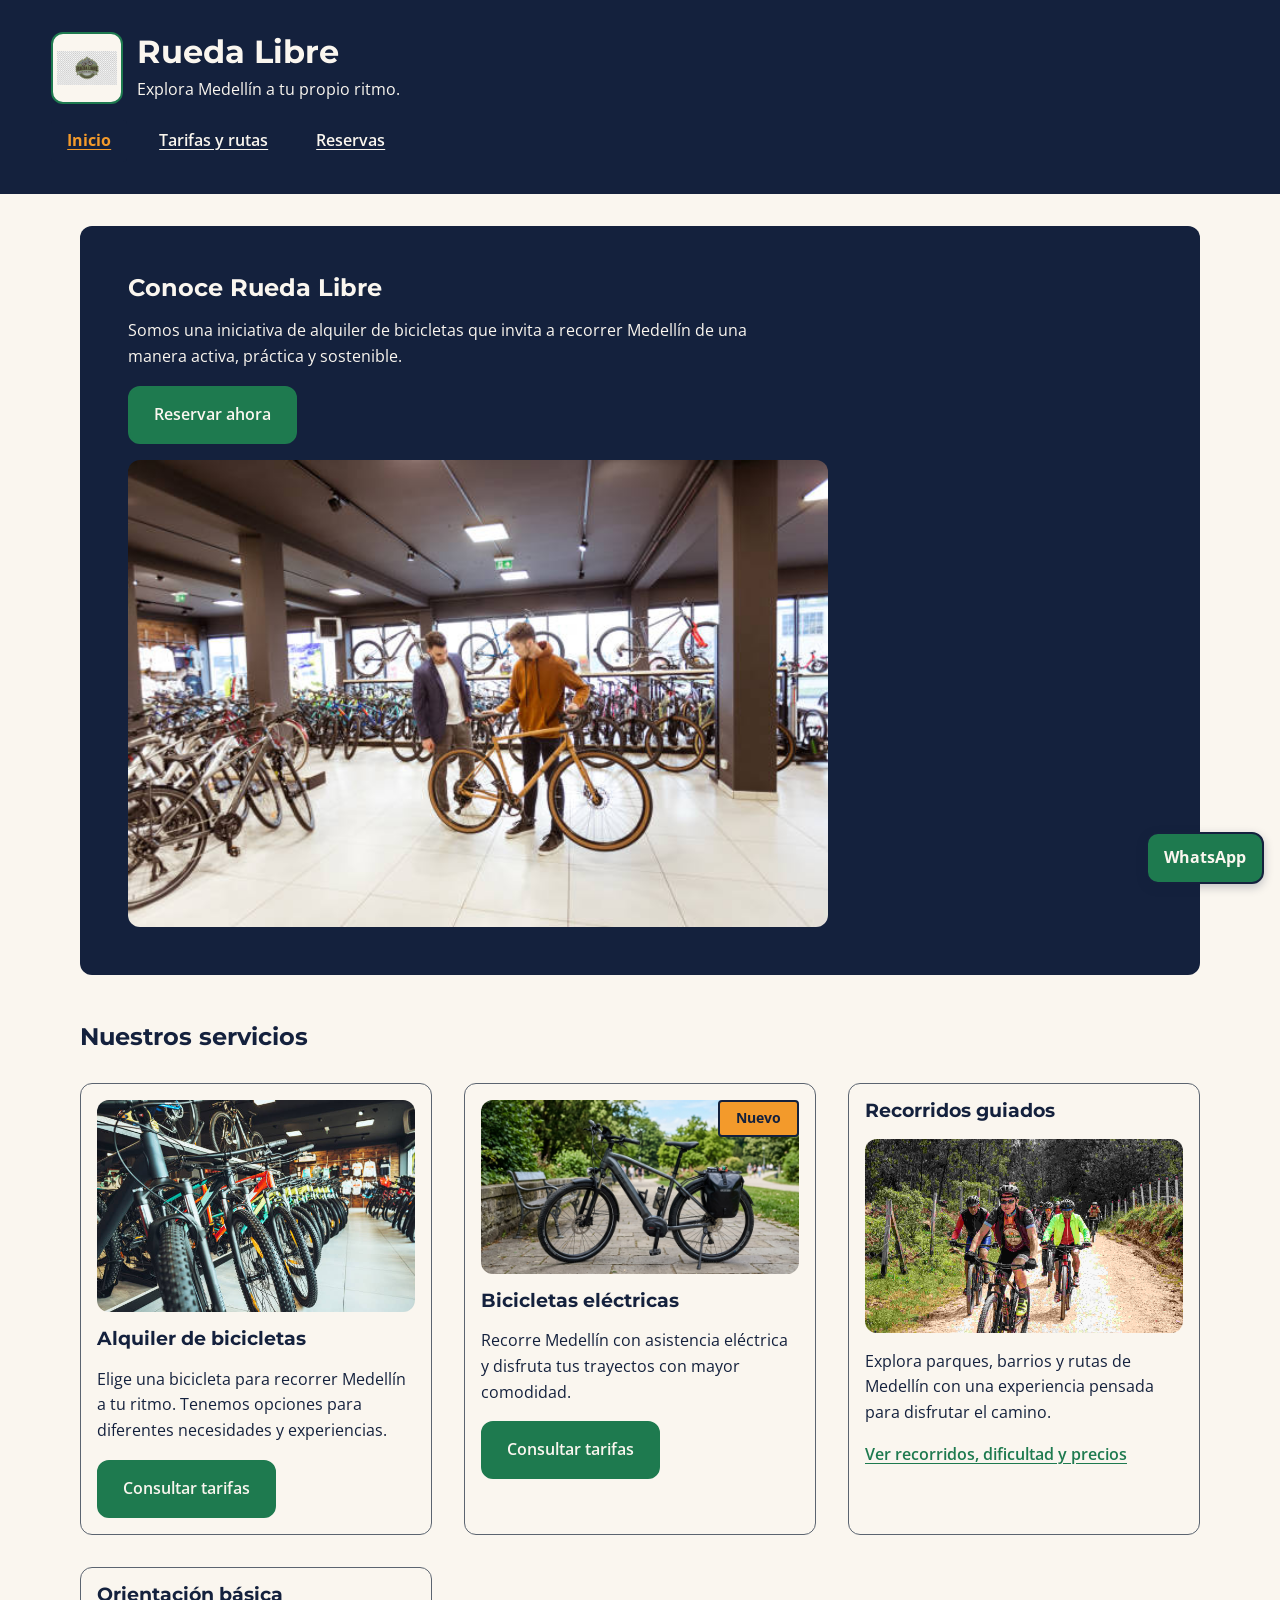
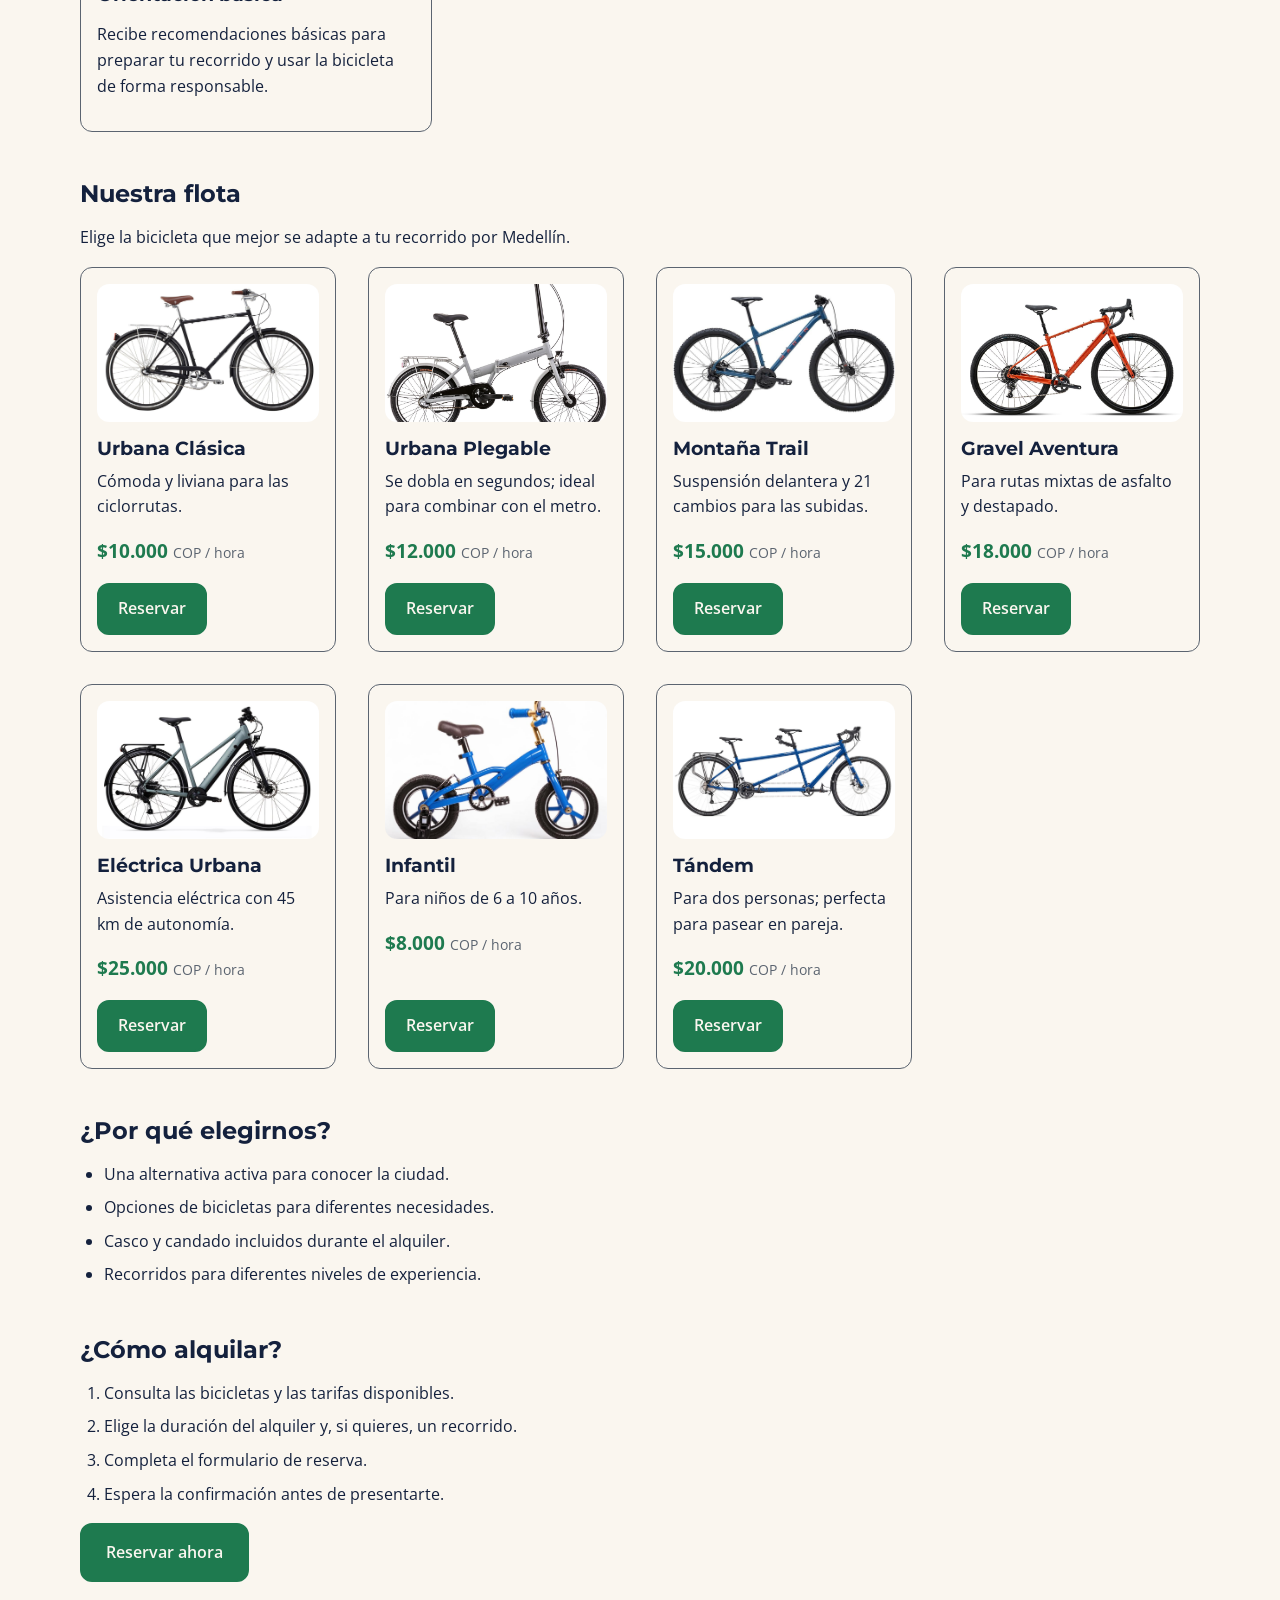
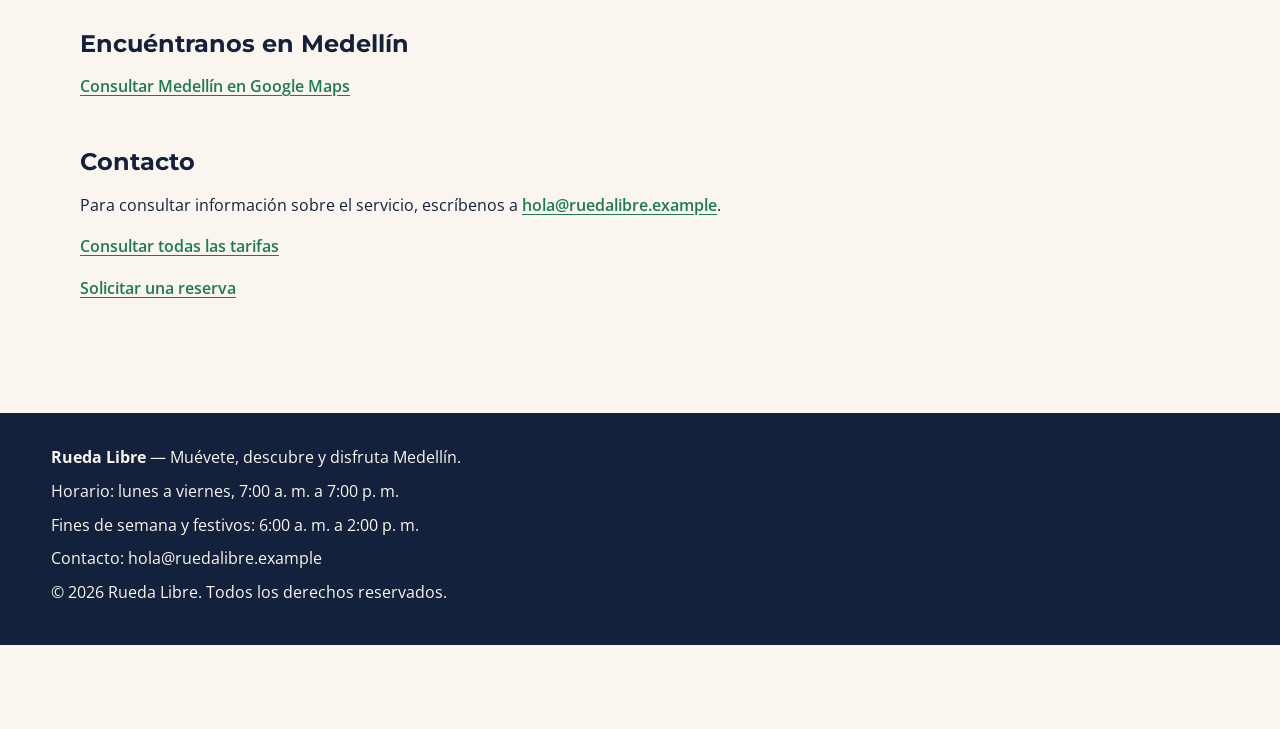
==== index.html @ 5effbb8f "Conserva imagenes originales y agrega nueva flota con Grid" ====
<!DOCTYPE html>
<html lang="es">
<head>
    <meta charset="UTF-8">
    <meta name="viewport" content="width=device-width, initial-scale=1.0">
    <meta name="description" content="Conoce la flota de bicicletas de Rueda Libre y reserva la ideal para recorrer Medellín.">
    <title>Rueda Libre | Alquiler de bicicletas en Medellín</title>

    <link rel="preconnect" href="https://fonts.googleapis.com">
    <link rel="preconnect" href="https://fonts.gstatic.com" crossorigin>
    <link href="https://fonts.googleapis.com/css2?family=Montserrat:wght@700&family=Open+Sans:wght@400;600&display=swap" rel="stylesheet">
    <link rel="stylesheet" href="css/styles.css">
</head>
<body>
    <header>
        <div class="encabezado-marca">
            <a class="enlace-logo" href="index.html" aria-label="Rueda Libre - Inicio">
                <img class="logo-sitio" src="img/logo.jpg" alt="Logo de Rueda Libre">
            </a>

            <div class="texto-marca">
                <h1>Rueda Libre</h1>
                <p>Explora Medellín a tu propio ritmo.</p>
            </div>
        </div>

        <nav aria-label="Navegación principal">
            <ul id="menu">
                <li><a href="index.html" class="activo" aria-current="page">Inicio</a></li>
                <li><a href="paginas/tarifas.html">Tarifas y rutas</a></li>
                <li><a href="paginas/reservas.html">Reservas</a></li>
            </ul>
        </nav>
    </header>

    <main>
        <section id="quienes-somos" class="portada">
            <h2>Conoce Rueda Libre</h2>
            <p>
                Somos una iniciativa de alquiler de bicicletas que invita a recorrer
                Medellín de una manera activa, práctica y sostenible.
            </p>
            <p>
                <a class="boton-accion" href="paginas/reservas.html">Reservar ahora</a>
            </p>
            <img src="img/portada.jpg"
                 alt="Imagen de presentación de Rueda Libre"
                 width="700">
        </section>

        <section id="servicios">
            <h2>Nuestros servicios</h2>

            <!-- Servicio original: alquiler general de bicicletas.
                 Conservamos bicicleta.jpg para esta sección. -->
            <article id="alquiler-bicicletas">
                <img src="img/bicicleta.jpg"
                     alt="Bicicleta disponible para alquiler">
                <h3>Alquiler de bicicletas</h3>
                <p>
                    Elige una bicicleta para recorrer Medellín a tu ritmo.
                    Tenemos opciones para diferentes necesidades y experiencias.
                </p>
                <a class="boton-accion" href="paginas/tarifas.html">Consultar tarifas</a>
            </article>

            <!-- Servicio original: bicicletas eléctricas.
                 Conservamos bicicleta_electrica.jpg para esta sección. -->
            <article class="servicio-electrico">
                <span class="etiqueta-nuevo">Nuevo</span>
                <img src="img/bicicleta_electrica.jpg"
                     alt="Bicicleta eléctrica disponible para alquiler">
                <h3>Bicicletas eléctricas</h3>
                <p>
                    Recorre Medellín con asistencia eléctrica y disfruta
                    tus trayectos con mayor comodidad.
                </p>
                <a class="boton-accion" href="paginas/tarifas.html">Consultar tarifas</a>
            </article>

            <article id="recorridos-guiados">
                <h3>Recorridos guiados</h3>
                <img src="img/ruta.jpg"
                     alt="Paisaje de una ruta para recorrer en bicicleta"
                     width="400">
                <p>
                    Explora parques, barrios y rutas de Medellín con una experiencia
                    pensada para disfrutar el camino.
                </p>
                <p><a href="paginas/tarifas.html#recorridos">Ver recorridos, dificultad y precios</a></p>
            </article>

            <article id="taller-basico">
                <h3>Orientación básica</h3>
                <p>
                    Recibe recomendaciones básicas para preparar tu recorrido
                    y usar la bicicleta de forma responsable.
                </p>
            </article>
        </section>

        <!-- NUEVA SECCIÓN: CATÁLOGO DE BICICLETAS -->
        <section id="flota">
            <h2>Nuestra flota</h2>
            <p class="introduccion-flota">
                Elige la bicicleta que mejor se adapte a tu recorrido por Medellín.
            </p>

            <div class="flota-grid">
                <article class="tarjeta-bicicleta">
                    <img src="img/urbana_clasica.jpg"
                         alt="Bicicleta urbana clásica"
                         loading="lazy">
                    <div class="contenido-tarjeta">
                        <h3>Urbana Clásica</h3>
                        <p>Cómoda y liviana para las ciclorrutas.</p>
                        <p class="precio"> $10.000 <span>COP / hora</span></p>
                        <a class="enlace-reservar" href="paginas/reservas.html">Reservar</a>
                    </div>
                </article>

                <article class="tarjeta-bicicleta">
                    <img src="img/urbana_plegable.jpg"
                         alt="Bicicleta urbana plegable"
                         loading="lazy">
                    <div class="contenido-tarjeta">
                        <h3>Urbana Plegable</h3>
                        <p>Se dobla en segundos; ideal para combinar con el metro.</p>
                        <p class="precio">$12.000 <span>COP / hora</span></p>
                        <a class="enlace-reservar" href="paginas/reservas.html">Reservar</a>
                    </div>
                </article>

                <article class="tarjeta-bicicleta">
                    <img src="img/montana_trail.jpg"
                         alt="Bicicleta de montaña Trail"
                         loading="lazy">
                    <div class="contenido-tarjeta">
                        <h3>Montaña Trail</h3>
                        <p>Suspensión delantera y 21 cambios para las subidas.</p>
                        <p class="precio">$15.000 <span>COP / hora</span></p>
                        <a class="enlace-reservar" href="paginas/reservas.html">Reservar</a>
                    </div>
                </article>

                <article class="tarjeta-bicicleta">
                    <img src="img/gravel_aventura.jpg"
                         alt="Bicicleta Gravel para rutas mixtas"
                         loading="lazy">
                    <div class="contenido-tarjeta">
                        <h3>Gravel Aventura</h3>
                        <p>Para rutas mixtas de asfalto y destapado.</p>
                        <p class="precio">$18.000 <span>COP / hora</span></p>
                        <a class="enlace-reservar" href="paginas/reservas.html">Reservar</a>
                    </div>
                </article>

                <article class="tarjeta-bicicleta">
                    <img src="img/electrica_urbana.jpg"
                         alt="Bicicleta eléctrica urbana"
                         loading="lazy">
                    <div class="contenido-tarjeta">
                        <h3>Eléctrica Urbana</h3>
                        <p>Asistencia eléctrica con 45 km de autonomía.</p>
                        <p class="precio">$25.000 <span>COP / hora</span></p>
                        <a class="enlace-reservar" href="paginas/reservas.html">Reservar</a>
                    </div>
                </article>

                <article class="tarjeta-bicicleta">
                    <img src="img/infantil.jpg"
                         alt="Bicicleta infantil"
                         loading="lazy">
                    <div class="contenido-tarjeta">
                        <h3>Infantil</h3>
                        <p>Para niños de 6 a 10 años.</p>
                        <p class="precio">$8.000 <span>COP / hora</span></p>
                        <a class="enlace-reservar" href="paginas/reservas.html">Reservar</a>
                    </div>
                </article>

                <article class="tarjeta-bicicleta">
                    <img src="img/tandem.jpg"
                         alt="Bicicleta tándem para dos personas"
                         loading="lazy">
                    <div class="contenido-tarjeta">
                        <h3>Tándem</h3>
                        <p>Para dos personas; perfecta para pasear en pareja.</p>
                        <p class="precio">$20.000 <span>COP / hora</span></p>
                        <a class="enlace-reservar" href="paginas/reservas.html">Reservar</a>
                    </div>
                </article>
            </div>
        </section>

        <section id="beneficios">
            <h2>¿Por qué elegirnos?</h2>
            <ul>
                <li>Una alternativa activa para conocer la ciudad.</li>
                <li>Opciones de bicicletas para diferentes necesidades.</li>
                <li>Casco y candado incluidos durante el alquiler.</li>
                <li>Recorridos para diferentes niveles de experiencia.</li>
            </ul>
        </section>

        <section id="como-alquilar">
            <h2>¿Cómo alquilar?</h2>
            <ol>
                <li>Consulta las bicicletas y las tarifas disponibles.</li>
                <li>Elige la duración del alquiler y, si quieres, un recorrido.</li>
                <li>Completa el formulario de reserva.</li>
                <li>Espera la confirmación antes de presentarte.</li>
            </ol>
            <p><a class="boton-accion" href="paginas/reservas.html">Reservar ahora</a></p>
        </section>

        <section id="ubicacion">
            <h2>Encuéntranos en Medellín</h2>
            <p>
                <a href="https://www.google.com/maps/search/?api=1&query=Medellin%2C+Colombia"
                   target="_blank" rel="noopener noreferrer">
                    Consultar Medellín en Google Maps
                </a>
            </p>
        </section>

        <section id="contacto">
            <h2>Contacto</h2>
            <p>
                Para consultar información sobre el servicio, escríbenos a
                <a href="mailto:hola@ruedalibre.example">hola@ruedalibre.example</a>.
            </p>
            <p><a href="paginas/tarifas.html">Consultar todas las tarifas</a></p>
            <p><a href="paginas/reservas.html">Solicitar una reserva</a></p>
        </section>
    </main>

    <footer>
        <p><strong>Rueda Libre</strong> — Muévete, descubre y disfruta Medellín.</p>
        <p>Horario: lunes a viernes, 7:00 a. m. a 7:00 p. m.</p>
        <p>Fines de semana y festivos: 6:00 a. m. a 2:00 p. m.</p>
        <p>Contacto: hola@ruedalibre.example</p>
        <p>&copy; 2026 Rueda Libre. Todos los derechos reservados.</p>
    </footer>

    <a class="whatsapp-fijo"
       href="https://wa.me/573117925300"
       target="_blank"
       rel="noopener noreferrer"
       aria-label="Contactar a Rueda Libre por WhatsApp (se abre en otra pestaña)">
        WhatsApp
    </a>
</body>
</html>
---- css/styles.css ----
/* =========================================================
   RUEDA LIBRE
   Hoja de estilos principal
   ========================================================= */


/* 1. VARIABLES DE DISEÑO
   ========================================================= */

:root {
    --verde-ruta: #1E7A4F;
    --naranja-pedal: #F39A2B;
    --azul-noche: #14213D;
    --crema: #FAF6EF;
    --gris-asfalto: #5B6470;

    --fuente-titulos: "Montserrat", Arial, sans-serif;
    --fuente-textos: "Open Sans", Arial, sans-serif;

    --espacio-pequeno: 0.5rem;
    --espacio-mediano: 1rem;
    --espacio-grande: 2rem;
    --espacio-extra-grande: 3rem;

    --ancho-contenido: 70rem;
    --ancho-formulario: 48rem;
    --radio-borde: 0.75rem;

    --altura-acceso-whatsapp: 3.25rem;
}


/* 2. REGLAS GENERALES Y MODELO DE CAJA
   ========================================================= */

*,
*::before,
*::after {
    box-sizing: border-box;
}

html {
    scroll-behavior: smooth;
}

body {
    margin: 0;
    padding-bottom: calc(
        var(--altura-acceso-whatsapp) + var(--espacio-grande)
    );

    font-family: var(--fuente-textos);
    font-weight: 400;
    line-height: 1.6;

    color: var(--azul-noche);
    background-color: var(--crema);
}

h1,
h2,
h3,
h4,
h5,
h6 {
    margin-top: 0;
    font-family: var(--fuente-titulos);
    font-weight: 700;
    line-height: 1.2;
    color: var(--azul-noche);
}

h1 {
    margin-bottom: var(--espacio-mediano);
}

h2 {
    margin-bottom: var(--espacio-mediano);
}

h3 {
    margin-bottom: var(--espacio-mediano);
}

p {
    margin-top: 0;
    margin-bottom: var(--espacio-mediano);
}

img {
    display: block;
    max-width: 100%;
    height: auto;
    border-radius: var(--radio-borde);
}

a {
    color: var(--verde-ruta);
    font-weight: 600;
    text-underline-offset: 0.2em;
}

a:hover {
    text-decoration-thickness: 0.15em;
}

a:focus-visible,
button:focus-visible,
input:focus-visible,
select:focus-visible,
textarea:focus-visible {
    outline: 0.2rem solid var(--azul-noche);
    outline-offset: 0.2rem;
}


/* 3. ENCABEZADO Y LOGO
   ========================================================= */

header {
    padding: var(--espacio-grande) 4%;
    background-color: var(--azul-noche);
    color: var(--crema);
}

header h1,
header p {
    color: var(--crema);
}

header h1 {
    margin-bottom: 0.35rem;
}

.encabezado-marca {
    display: flex;
    align-items: center;
    gap: 0.85rem;
    margin-bottom: var(--espacio-mediano);
}

.enlace-logo {
    display: inline-flex;
    flex-shrink: 0;
    align-items: center;
    justify-content: center;

    width: 4.5rem;
    height: 4.5rem;
    padding: 0.25rem;

    border: 2px solid var(--verde-ruta);
    border-radius: var(--radio-borde);
    background-color: var(--crema);

    text-decoration: none;
}

.logo-sitio {
    display: block;
    width: 100%;
    height: 100%;
    object-fit: contain;
    border-radius: 0;
}

.texto-marca {
    min-width: 0;
}

.texto-marca h1 {
    margin: 0 0 0.35rem;
}

.texto-marca p {
    margin: 0;
}

.enlace-logo:focus-visible {
    outline: 0.2rem solid var(--naranja-pedal);
    outline-offset: 0.2rem;
}


/* 4. NAVEGACIÓN
   ========================================================= */

nav {
    margin-top: var(--espacio-mediano);
}

#menu {
    display: flex;
    flex-direction: row;
    flex-wrap: wrap;
    align-items: center;
    gap: var(--espacio-mediano);

    margin: 0;
    padding: 0;
    list-style: none;
}

#menu li {
    display: block;
    margin: 0;
}

#menu a {
    display: inline-block;
    padding: var(--espacio-pequeno) var(--espacio-mediano);

    border-radius: 0.25rem;

    color: var(--crema);
    font-weight: 600;
    text-decoration: underline;
    text-underline-offset: 0.2em;
}

#menu a:hover {
    background-color: var(--verde-ruta);
    color: var(--crema);
}

#menu a.activo {
    background-color: var(--azul-noche);
    color: var(--naranja-pedal);
    font-weight: 700;
}

#menu a.activo:hover {
    background-color: var(--azul-noche);
    color: var(--naranja-pedal);
}


/* 5. CONTENEDOR PRINCIPAL Y SECCIONES
   ========================================================= */

main {
    width: 92%;
    max-width: var(--ancho-contenido);

    margin-right: auto;
    margin-left: auto;

    padding-top: var(--espacio-grande);
    padding-bottom: var(--espacio-grande);
}

section,
aside {
    margin-bottom: var(--espacio-extra-grande);
}


/* 6. PORTADA Y BOTONES
   ========================================================= */

.portada {
    display: flex;
    flex-direction: column;
    justify-content: center;

    min-height: 60vh;
    padding: var(--espacio-extra-grande);

    border-radius: var(--radio-borde);
    background-color: var(--azul-noche);
    color: var(--crema);
}

.portada h2 {
    margin-top: 0;
    color: var(--crema);
}

.portada p {
    max-width: 42rem;
}

.boton-accion {
    display: inline-block;

    padding: 0.9rem 1.5rem;

    border: 2px solid var(--verde-ruta);
    border-radius: var(--radio-borde);

    background-color: var(--verde-ruta);
    color: var(--crema);

    font-weight: 600;
    text-align: center;
    text-decoration: none;
}

.boton-accion:hover {
    border-color: var(--azul-noche);
    background-color: var(--azul-noche);
    color: var(--crema);
    text-decoration: underline;
}


/* 7. TARJETAS DE SERVICIOS Y ETIQUETA NUEVO
   ========================================================= */

#servicios {
    display: grid;
    grid-template-columns: repeat(3, minmax(0, 1fr));
    gap: var(--espacio-grande);
    align-items: stretch;
}

#servicios > h2 {
    grid-column: 1 / -1;
    margin-bottom: 0;
}

#servicios article {
    position: relative;

    min-width: 0;
    margin: 0;
    padding: var(--espacio-mediano);

    border: 1px solid var(--gris-asfalto);
    border-radius: var(--radio-borde);

    background-color: var(--crema);
    overflow-wrap: anywhere;
}

#servicios article img {
    width: 100%;
    max-width: 100%;
    height: auto;
    margin-bottom: var(--espacio-mediano);
}

.servicio-electrico {
    position: relative;
}

.etiqueta-nuevo {
    position: absolute;
    top: var(--espacio-mediano);
    right: var(--espacio-mediano);
    z-index: 2;

    padding: var(--espacio-pequeno) var(--espacio-mediano);

    border: 2px solid var(--azul-noche);
    border-radius: 0.25rem;

    background-color: var(--naranja-pedal);
    color: var(--azul-noche);

    font-size: 0.875rem;
    font-weight: 700;
    line-height: 1.2;
}


/* 8. LISTAS Y TABLAS
   ========================================================= */

ul,
ol {
    padding-left: 1.5rem;
}

li {
    margin-bottom: var(--espacio-pequeno);
}

table {
    width: 100%;
    margin-top: var(--espacio-mediano);
    margin-bottom: var(--espacio-grande);

    border-collapse: collapse;
    background-color: var(--crema);
}

caption {
    padding: var(--espacio-mediano);
    color: var(--azul-noche);
    font-weight: 600;
    text-align: left;
}

th,
td {
    padding: var(--espacio-mediano);
    border: 1px solid var(--gris-asfalto);

    text-align: left;
    vertical-align: top;
}

th {
    background-color: var(--azul-noche);
    color: var(--crema);
    font-weight: 600;
}

tbody tr:hover {
    outline: 0.1rem solid var(--verde-ruta);
    outline-offset: -0.1rem;
}


/* 9. FORMULARIO DE RESERVAS
   ========================================================= */

form {
    width: 100%;
    max-width: var(--ancho-formulario);

    margin-right: auto;
    margin-left: auto;
}

fieldset {
    min-width: 0;

    margin: 0 0 var(--espacio-grande);
    padding: var(--espacio-grande);

    border: 1px solid var(--gris-asfalto);
    border-radius: var(--radio-borde);
}

legend {
    padding: 0 var(--espacio-pequeno);
    color: var(--azul-noche);
    font-weight: 600;
}

label {
    display: block;

    margin-top: var(--espacio-mediano);
    margin-bottom: var(--espacio-pequeno);

    color: var(--azul-noche);
    font-weight: 600;
}

input,
select,
textarea {
    display: block;
    width: 100%;
    max-width: 100%;

    padding: 0.8rem;

    border: 1px solid var(--gris-asfalto);
    border-radius: 0.25rem;

    background-color: var(--crema);
    color: var(--azul-noche);

    font: inherit;
}

input:hover,
select:hover,
textarea:hover {
    border-color: var(--verde-ruta);
}

input:focus-visible,
select:focus-visible,
textarea:focus-visible {
    border-color: var(--verde-ruta);
}

input[type="radio"],
input[type="checkbox"] {
    display: inline-block;
    width: auto;
    margin-right: var(--espacio-pequeno);
    accent-color: var(--verde-ruta);
}

label:has(input[type="radio"]),
label:has(input[type="checkbox"]) {
    display: flex;
    align-items: flex-start;
    gap: var(--espacio-pequeno);
}

button,
input[type="submit"] {
    display: inline-block;
    width: auto;
    max-width: 100%;

    margin-top: var(--espacio-mediano);
    padding: var(--espacio-mediano) var(--espacio-grande);

    border: 2px solid var(--verde-ruta);
    border-radius: var(--radio-borde);

    background-color: var(--verde-ruta);
    color: var(--crema);

    font: inherit;
    font-weight: 600;
    cursor: pointer;
}

button:hover,
input[type="submit"]:hover {
    border-color: var(--azul-noche);
    background-color: var(--azul-noche);
    color: var(--crema);
}

small {
    display: block;
    margin-top: var(--espacio-pequeno);
    color: var(--gris-asfalto);
}


/* 10. PIE DE PÁGINA
   ========================================================= */

footer {
    margin-top: var(--espacio-grande);
    padding: var(--espacio-grande) 4%;

    background-color: var(--azul-noche);
    color: var(--crema);
}

footer h2,
footer h3,
footer p {
    color: var(--crema);
}

footer p {
    margin-bottom: var(--espacio-pequeno);
}


/* 11. ACCESO FIJO A WHATSAPP
   ========================================================= */

.whatsapp-fijo {
    position: fixed;
    right: var(--espacio-mediano);
    bottom: var(--espacio-mediano);
    z-index: 1000;

    display: inline-flex;
    align-items: center;
    justify-content: center;

    min-height: var(--altura-acceso-whatsapp);
    padding: var(--espacio-pequeno) var(--espacio-mediano);

    border: 2px solid var(--azul-noche);
    border-radius: var(--radio-borde);

    background-color: var(--verde-ruta);
    color: var(--crema);

    font-weight: 700;
    text-align: center;
    text-decoration: none;

    box-shadow: 0 0.2rem 0.6rem rgb(20 33 61 / 25%);
}

.whatsapp-fijo:hover {
    border-color: var(--azul-noche);
    background-color: var(--azul-noche);
    color: var(--crema);
    text-decoration: underline;
}

.whatsapp-fijo:focus-visible {
    outline: 0.2rem solid var(--azul-noche);
    outline-offset: 0.2rem;
}


/* 12. DISEÑO ADAPTABLE A TABLETAS
   ========================================================= */

@media (max-width: 55rem) {
    #servicios {
        grid-template-columns: repeat(2, minmax(0, 1fr));
    }

    table {
        display: block;
        max-width: 100%;
        overflow-x: auto;
    }
}


/* 13. DISEÑO ADAPTABLE A CELULARES
   ========================================================= */

@media (max-width: 38rem) {
    header,
    footer {
        padding: var(--espacio-mediano);
    }

    .encabezado-marca {
        gap: 0.65rem;
    }

    .enlace-logo {
        width: 3.5rem;
        height: 3.5rem;
        padding: 0.2rem;
    }

    .texto-marca h1 {
        font-size: 1.4rem;
    }

    .texto-marca p {
        font-size: 0.85rem;
    }

    main {
        width: 92%;
        padding-top: var(--espacio-mediano);
        padding-bottom: var(--espacio-mediano);
    }

    #servicios {
        grid-template-columns: minmax(0, 1fr);
        gap: var(--espacio-mediano);
    }

    .portada {
        min-height: 50vh;
        padding: var(--espacio-mediano);
    }

    #menu {
        gap: var(--espacio-pequeno);
    }

    fieldset {
        padding: var(--espacio-mediano);
    }

    .whatsapp-fijo {
        right: var(--espacio-pequeno);
        bottom: var(--espacio-pequeno);
    }
}

/* =========================================================
   14. NUESTRA FLOTA: CUADRICULA CON CSS GRID Y TARJETAS FLEX
   ========================================================= */

/* Grid calcula automáticamente cuántas columnas caben.
   Cada tarjeta tendrá como mínimo 15rem y podrá crecer con 1fr. */
#flota .flota-grid {
    display: grid;
    grid-template-columns: repeat(auto-fit, minmax(15rem, 1fr));
    gap: var(--espacio-grande);
    align-items: stretch;
}

/* La tarjeta usa Flexbox en columna para ordenar sus elementos. */
.tarjeta-bicicleta {
    display: flex;
    flex-direction: column;
    justify-content: space-between;

    height: 100%;
    min-width: 0;
    margin: 0;
    padding: var(--espacio-mediano);

    border: 1px solid var(--gris-asfalto);
    border-radius: var(--radio-borde);

    background-color: var(--crema);
    overflow: hidden;
}

/* Todas las fotos mantienen una proporción visual uniforme. */
.tarjeta-bicicleta > img {
    width: 100%;
    aspect-ratio: 16 / 10;
    object-fit: cover;
    margin-bottom: var(--espacio-mediano);
}

/* El contenido interno también se organiza en columna. */
.contenido-tarjeta {
    display: flex;
    flex-direction: column;
    flex-grow: 1;
    justify-content: space-between;
}

.contenido-tarjeta h3 {
    margin-bottom: var(--espacio-pequeno);
}

.contenido-tarjeta p {
    margin-bottom: var(--espacio-mediano);
}

.precio {
    color: var(--verde-ruta);
    font-size: 1.2rem;
    font-weight: 700;
}

.precio span {
    color: var(--gris-asfalto);
    font-size: 0.85rem;
    font-weight: 400;
}

.enlace-reservar {
    display: inline-block;
    align-self: flex-start;
    margin-top: auto;
    padding: 0.7rem 1.2rem;

    border: 2px solid var(--verde-ruta);
    border-radius: var(--radio-borde);

    background-color: var(--verde-ruta);
    color: var(--crema);

    font-weight: 600;
    text-decoration: none;
    text-align: center;
}

.enlace-reservar:hover {
    border-color: var(--azul-noche);
    background-color: var(--azul-noche);
    color: var(--crema);
}

.introduccion-flota {
    max-width: 45rem;
}
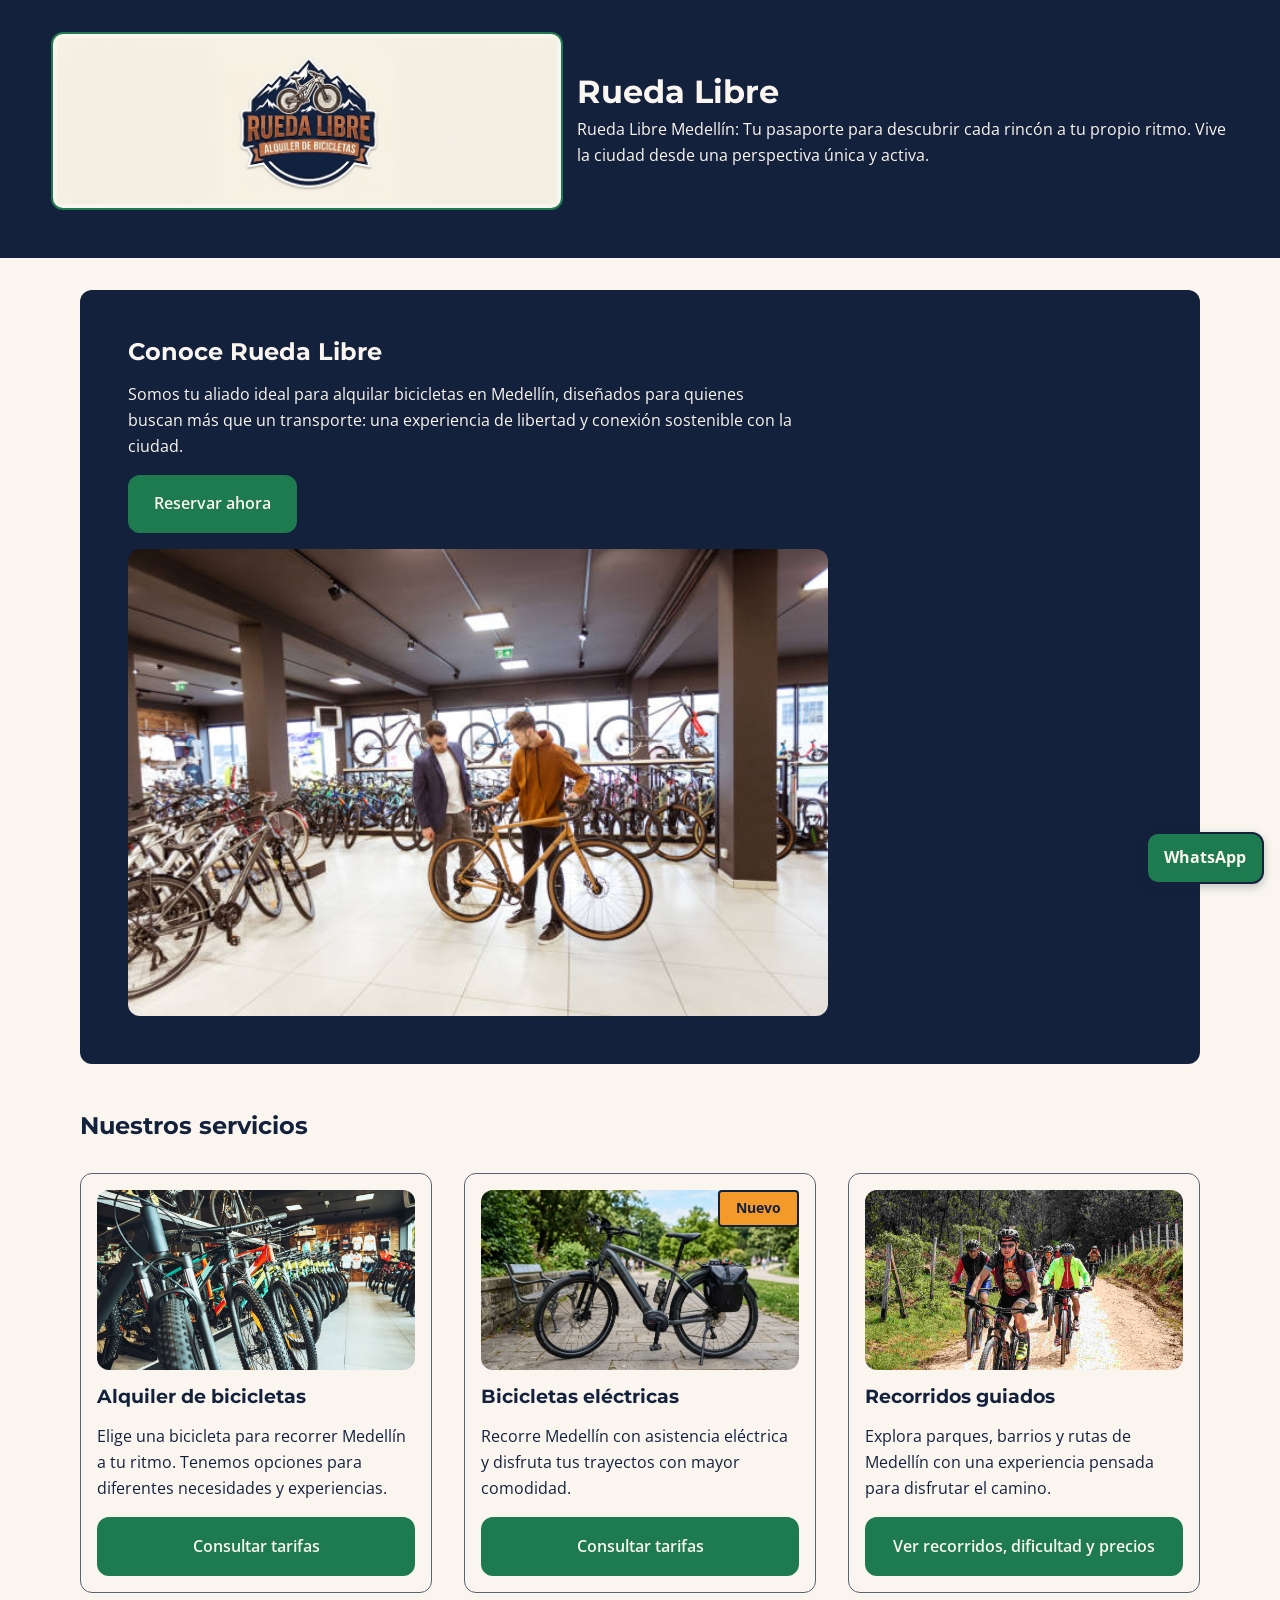
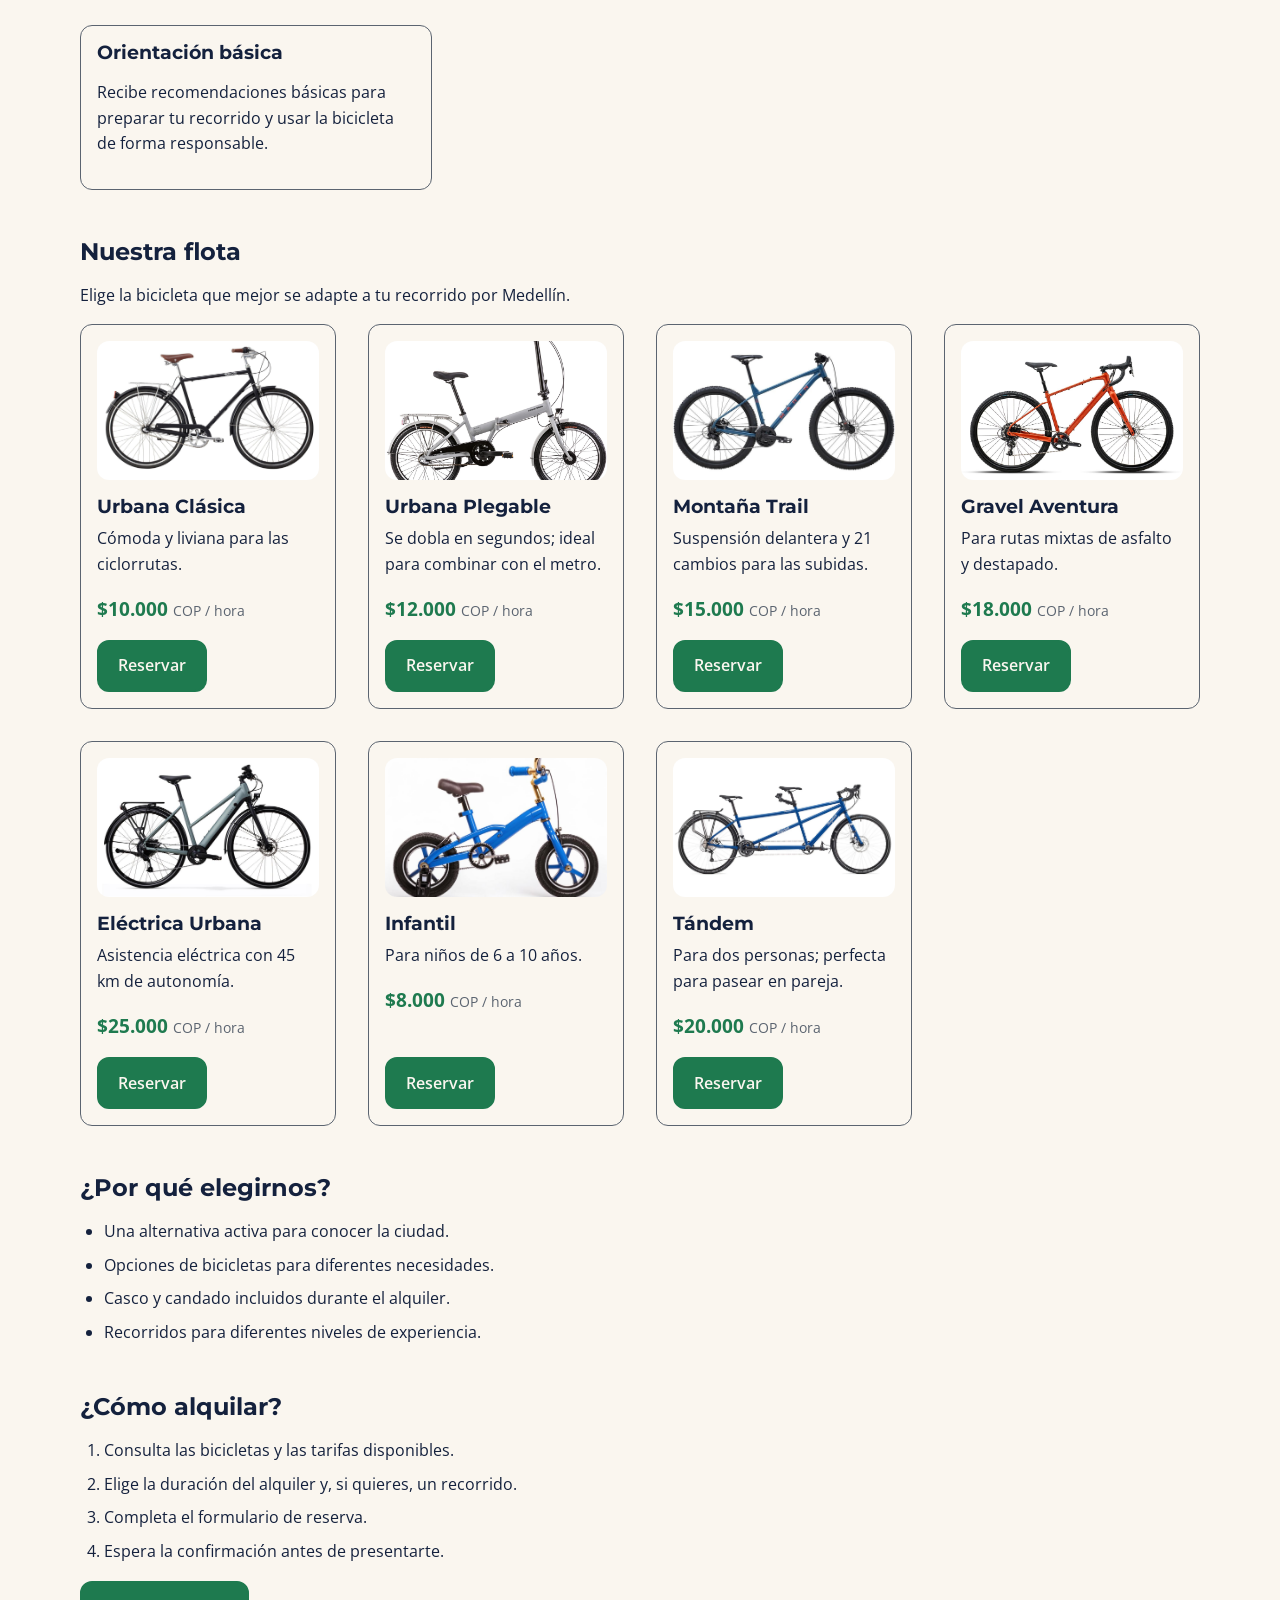
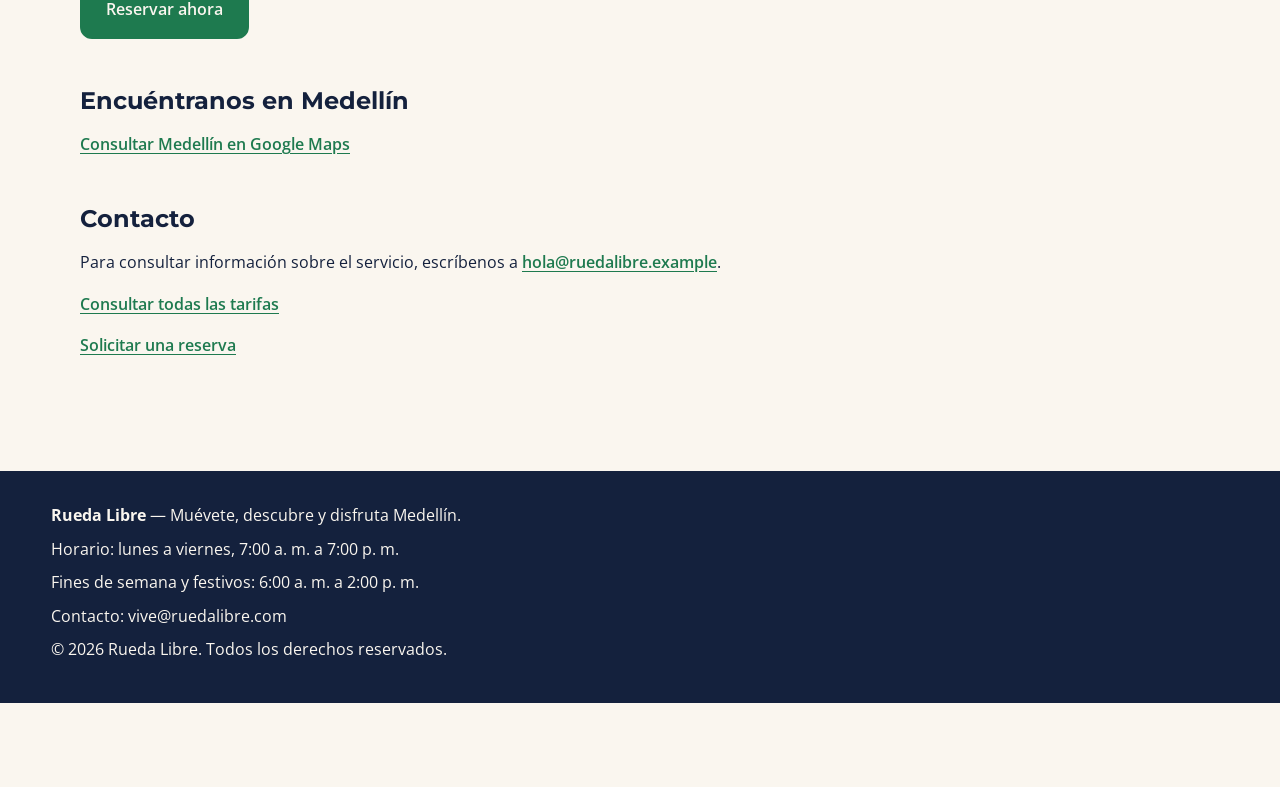
==== commit c35b4f6d: "Cambio de logo y mejor organizacion del grid" ====
--- a/index.html
+++ b/index.html
@@ -12,34 +12,26 @@
     <link rel="stylesheet" href="css/styles.css">
 </head>
 <body>
-    <header>
-        <div class="encabezado-marca">
-            <a class="enlace-logo" href="index.html" aria-label="Rueda Libre - Inicio">
-                <img class="logo-sitio" src="img/logo.jpg" alt="Logo de Rueda Libre">
-            </a>
-
-            <div class="texto-marca">
-                <h1>Rueda Libre</h1>
-                <p>Explora Medellín a tu propio ritmo.</p>
-            </div>
+  <header>
+    <div class="encabezado-marca">
+        <a href="index.html" class="enlace-logo">
+            <img src="img/logo.jpg" class="logo-sitio">
+        </a>
+        
+
+        <div class="texto-marca">
+            <h1>Rueda Libre</h1>
+            <p>Rueda Libre Medellín: Tu pasaporte para descubrir cada rincón a tu propio ritmo. Vive la ciudad desde una perspectiva única y activa.</p>
         </div>
-
-        <nav aria-label="Navegación principal">
-            <ul id="menu">
-                <li><a href="index.html" class="activo" aria-current="page">Inicio</a></li>
-                <li><a href="paginas/tarifas.html">Tarifas y rutas</a></li>
-                <li><a href="paginas/reservas.html">Reservas</a></li>
-            </ul>
-        </nav>
-    </header>
+    </div>
+</header>
 
     <main>
         <section id="quienes-somos" class="portada">
             <h2>Conoce Rueda Libre</h2>
-            <p>
-                Somos una iniciativa de alquiler de bicicletas que invita a recorrer
-                Medellín de una manera activa, práctica y sostenible.
-            </p>
+            <p>Somos tu aliado ideal para alquilar bicicletas en Medellín, diseñados para quienes buscan más que un transporte: una experiencia de libertad y conexión sostenible con la ciudad.
+             </p>
+        
             <p>
                 <a class="boton-accion" href="paginas/reservas.html">Reservar ahora</a>
             </p>
@@ -51,9 +43,8 @@
         <section id="servicios">
             <h2>Nuestros servicios</h2>
 
-            <!-- Servicio original: alquiler general de bicicletas.
-                 Conservamos bicicleta.jpg para esta sección. -->
-            <article id="alquiler-bicicletas">
+            
+            <article class="card-servicios" id="alquiler-bicicletas">
                 <img src="img/bicicleta.jpg"
                      alt="Bicicleta disponible para alquiler">
                 <h3>Alquiler de bicicletas</h3>
@@ -64,9 +55,8 @@
                 <a class="boton-accion" href="paginas/tarifas.html">Consultar tarifas</a>
             </article>
 
-            <!-- Servicio original: bicicletas eléctricas.
-                 Conservamos bicicleta_electrica.jpg para esta sección. -->
-            <article class="servicio-electrico">
+        
+            <article class="card-servicios" id="bicicletas-electricas">
                 <span class="etiqueta-nuevo">Nuevo</span>
                 <img src="img/bicicleta_electrica.jpg"
                      alt="Bicicleta eléctrica disponible para alquiler">
@@ -78,17 +68,13 @@
                 <a class="boton-accion" href="paginas/tarifas.html">Consultar tarifas</a>
             </article>
 
-            <article id="recorridos-guiados">
+           <article class="card-servicios" id="recorridos-guiados">
+                <img src="img/ruta.jpg" alt="Paisaje de una ruta para recorrer en bicicleta">
                 <h3>Recorridos guiados</h3>
-                <img src="img/ruta.jpg"
-                     alt="Paisaje de una ruta para recorrer en bicicleta"
-                     width="400">
-                <p>
-                    Explora parques, barrios y rutas de Medellín con una experiencia
-                    pensada para disfrutar el camino.
-                </p>
-                <p><a href="paginas/tarifas.html#recorridos">Ver recorridos, dificultad y precios</a></p>
-            </article>
+                <p>Explora parques, barrios y rutas de Medellín con una experiencia pensada para disfrutar el camino.</p>
+                <a class="boton-accion" href="paginas/tarifas.html#recorridos">Ver recorridos, dificultad y precios</a>
+                </article>
+             
 
             <article id="taller-basico">
                 <h3>Orientación básica</h3>
@@ -99,7 +85,7 @@
             </article>
         </section>
 
-        <!-- NUEVA SECCIÓN: CATÁLOGO DE BICICLETAS -->
+        
         <section id="flota">
             <h2>Nuestra flota</h2>
             <p class="introduccion-flota">
@@ -239,7 +225,7 @@
         <p><strong>Rueda Libre</strong> — Muévete, descubre y disfruta Medellín.</p>
         <p>Horario: lunes a viernes, 7:00 a. m. a 7:00 p. m.</p>
         <p>Fines de semana y festivos: 6:00 a. m. a 2:00 p. m.</p>
-        <p>Contacto: hola@ruedalibre.example</p>
+        <p>Contacto: vive@ruedalibre.com</p>
         <p>&copy; 2026 Rueda Libre. Todos los derechos reservados.</p>
     </footer>
 
@@ -252,3 +238,4 @@
     </a>
 </body>
 </html>
+
--- a/css/styles.css
+++ b/css/styles.css
@@ -145,8 +145,9 @@
     align-items: center;
     justify-content: center;
 
-    width: 4.5rem;
-    height: 4.5rem;
+    
+    width: 32rem;       
+    height: auto;      
     padding: 0.25rem;
 
     border: 2px solid var(--verde-ruta);
@@ -159,7 +160,7 @@
 .logo-sitio {
     display: block;
     width: 100%;
-    height: 100%;
+    height: auto;       
     object-fit: contain;
     border-radius: 0;
 }
@@ -321,22 +322,29 @@
 
 #servicios article {
     position: relative;
-
+    display: flex;             /* <- Agregado para controlar los elementos internos */
+    flex-direction: column;    /* <- Apila los elementos verticalmente */
     min-width: 0;
     margin: 0;
     padding: var(--espacio-mediano);
-
     border: 1px solid var(--gris-asfalto);
     border-radius: var(--radio-borde);
-
     background-color: var(--crema);
     overflow-wrap: anywhere;
 }
 
+/* Opcional: Para que todas las imágenes tengan la misma proporción visual */
 #servicios article img {
     width: 100%;
+    height: 180px;             /* <- Puedes fijar una altura uniforme (ajusta a tu gusto) */
+    object-fit: cover;         /* <- Evita que la imagen se deforme */
     max-width: 100%;
-    height: auto;
+    margin-bottom: var(--espacio-mediano);
+}
+
+/* Hace que el párrafo de descripción ocupe el espacio flexible y empuje el botón hacia abajo */
+#servicios article p {
+    flex-grow: 1;              /* <- Empuja el botón al fondo para que todos queden alineados */
     margin-bottom: var(--espacio-mediano);
 }
 
@@ -759,3 +767,4 @@
 .introduccion-flota {
     max-width: 45rem;
 }
+
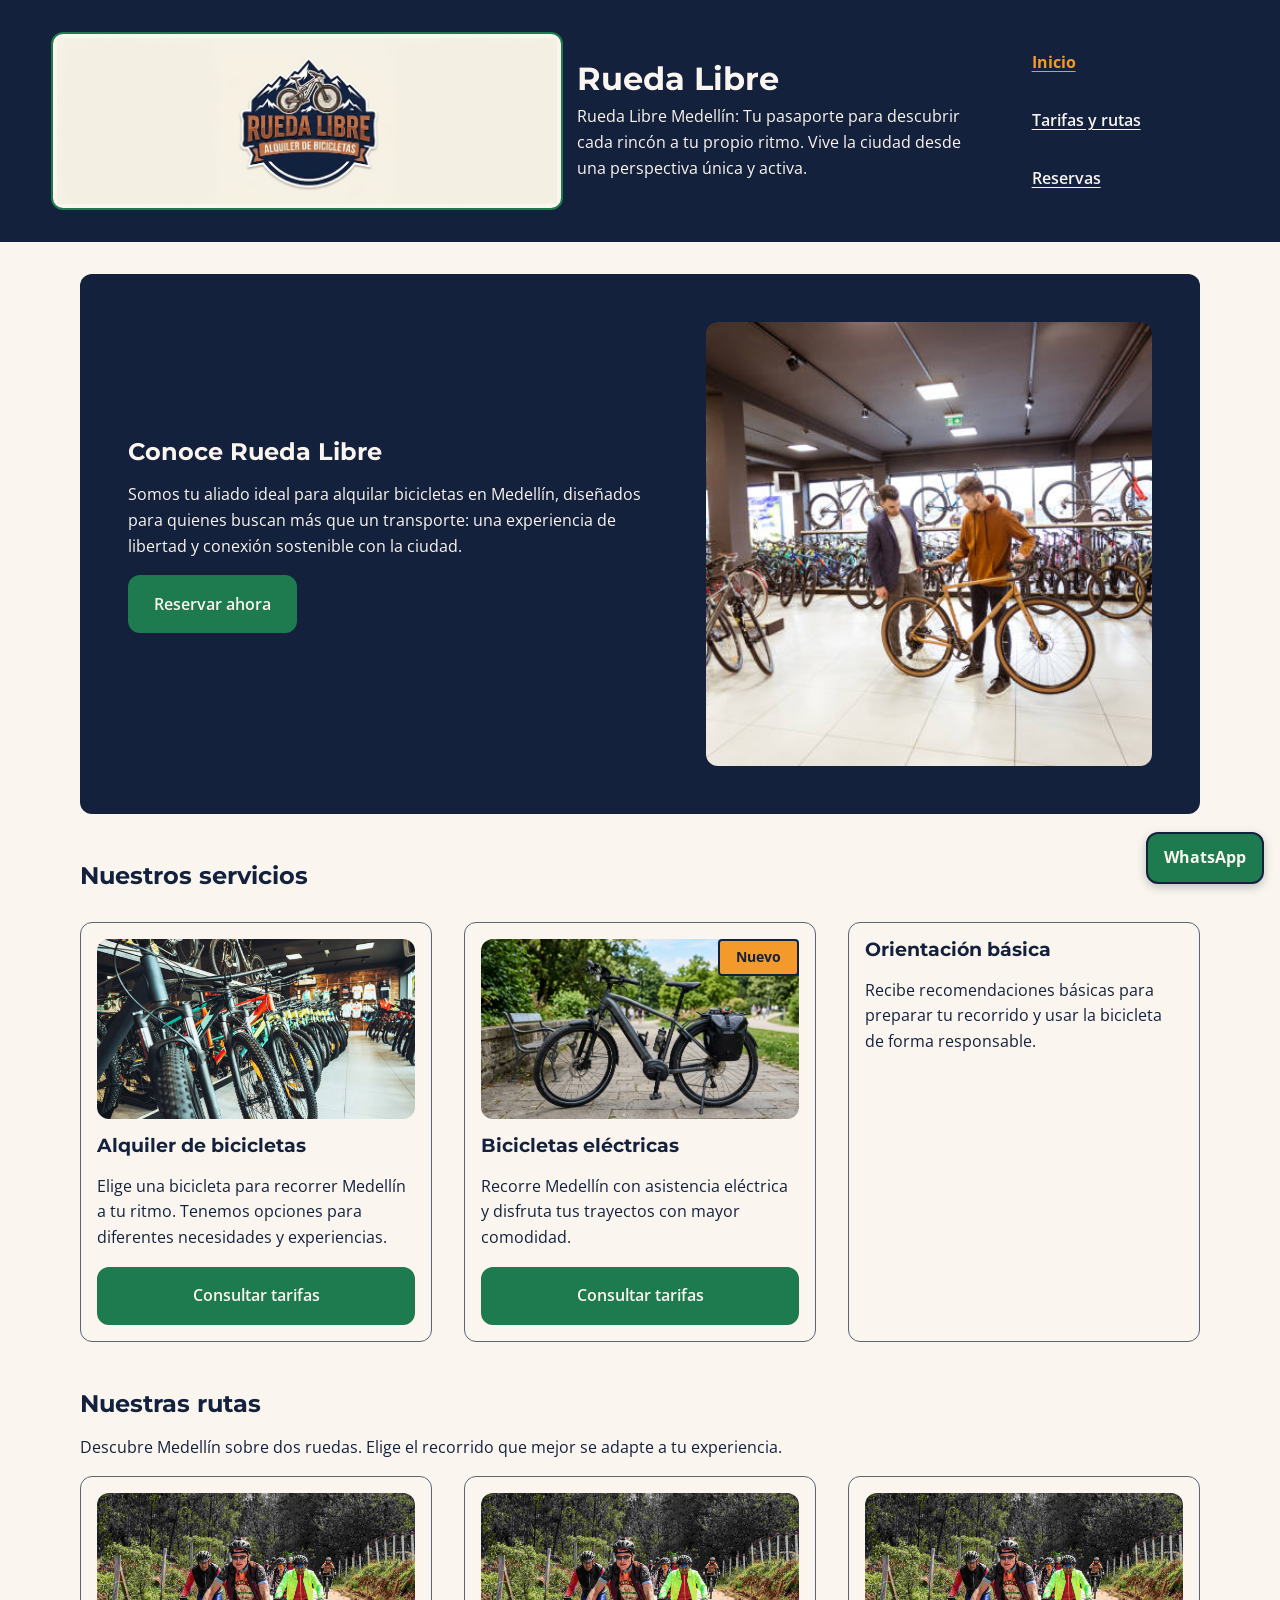
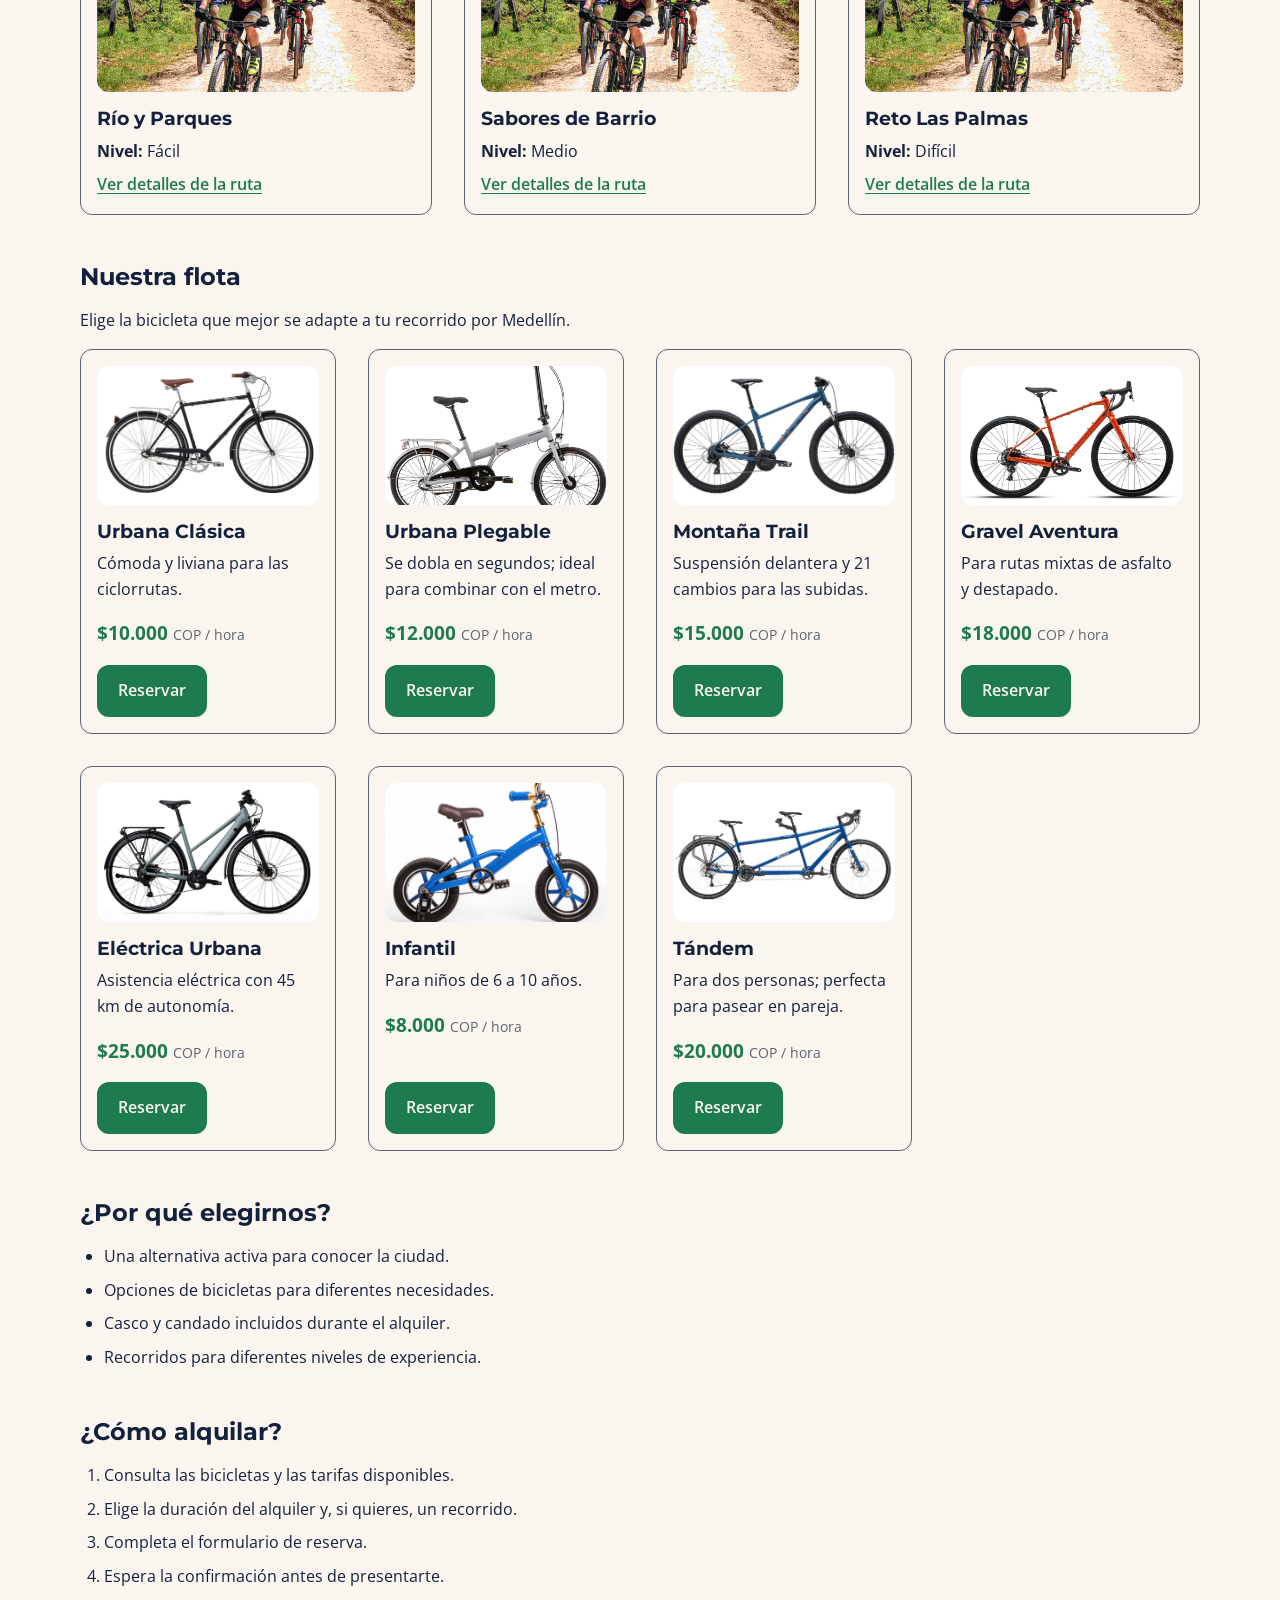
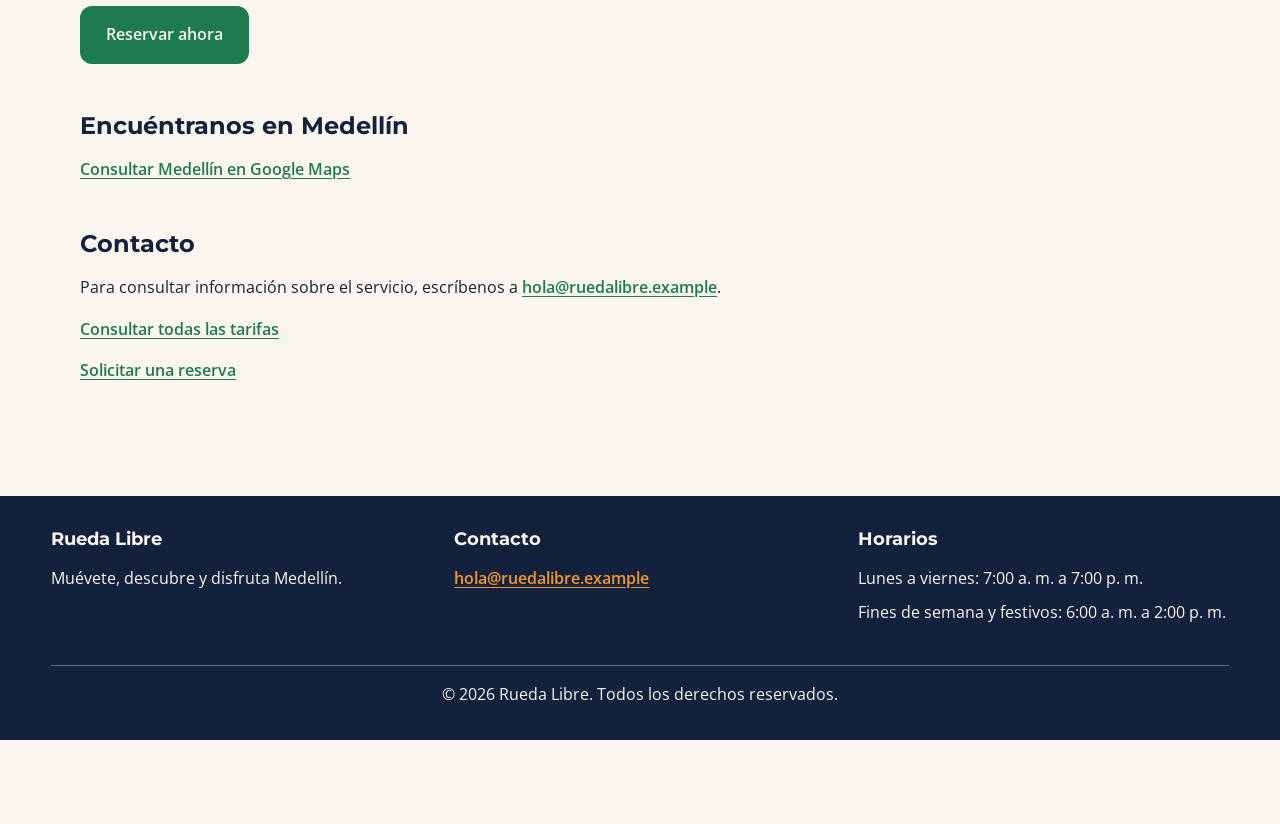
==== commit 5d2f97aa: "Construye layout de inicio y reservas con Grid y Flexbox" ====
--- a/index.html
+++ b/index.html
@@ -13,6 +13,7 @@
 </head>
 <body>
   <header>
+    <div class="contenedor-encabezado">
     <div class="encabezado-marca">
         <a href="index.html" class="enlace-logo">
             <img src="img/logo.jpg" class="logo-sitio">
@@ -24,17 +25,30 @@
             <p>Rueda Libre Medellín: Tu pasaporte para descubrir cada rincón a tu propio ritmo. Vive la ciudad desde una perspectiva única y activa.</p>
         </div>
     </div>
+    <nav aria-label="Navegación principal">
+        <ul id="menu">
+            <li><a href="index.html" class="activo" aria-current="page">Inicio</a></li>
+            <li><a href="paginas/tarifas.html">Tarifas y rutas</a></li>
+            <li><a href="paginas/reservas.html">Reservas</a></li>
+        </ul>
+    </nav>
+    </div>
 </header>
 
     <main>
         <section id="quienes-somos" class="portada">
-            <h2>Conoce Rueda Libre</h2>
-            <p>Somos tu aliado ideal para alquilar bicicletas en Medellín, diseñados para quienes buscan más que un transporte: una experiencia de libertad y conexión sostenible con la ciudad.
-             </p>
-        
-            <p>
-                <a class="boton-accion" href="paginas/reservas.html">Reservar ahora</a>
-            </p>
+            <div class="portada-texto">
+                <h2>Conoce Rueda Libre</h2>
+                <p>
+                    Somos tu aliado ideal para alquilar bicicletas en Medellín,
+                    diseñados para quienes buscan más que un transporte: una
+                    experiencia de libertad y conexión sostenible con la ciudad.
+                </p>
+                <p>
+                    <a class="boton-accion" href="paginas/reservas.html">Reservar ahora</a>
+                </p>
+            </div>
+
             <img src="img/portada.jpg"
                  alt="Imagen de presentación de Rueda Libre"
                  width="700">
@@ -67,13 +81,6 @@
                 </p>
                 <a class="boton-accion" href="paginas/tarifas.html">Consultar tarifas</a>
             </article>
-
-           <article class="card-servicios" id="recorridos-guiados">
-                <img src="img/ruta.jpg" alt="Paisaje de una ruta para recorrer en bicicleta">
-                <h3>Recorridos guiados</h3>
-                <p>Explora parques, barrios y rutas de Medellín con una experiencia pensada para disfrutar el camino.</p>
-                <a class="boton-accion" href="paginas/tarifas.html#recorridos">Ver recorridos, dificultad y precios</a>
-                </article>
              
 
             <article id="taller-basico">
@@ -86,6 +93,44 @@
         </section>
 
         
+
+        <section id="rutas">
+            <h2>Nuestras rutas</h2>
+            <p class="introduccion-rutas">
+                Descubre Medellín sobre dos ruedas. Elige el recorrido que mejor
+                se adapte a tu experiencia.
+            </p>
+
+            <div class="rutas-grid">
+                <article class="tarjeta-ruta">
+                    <img src="img/ruta.jpg" alt="Paisaje del recorrido Río y Parques" loading="lazy">
+                    <div class="contenido-ruta">
+                        <h3>Río y Parques</h3>
+                        <p><strong>Nivel:</strong> Fácil</p>
+                        <a href="paginas/tarifas.html#recorridos">Ver detalles de la ruta</a>
+                    </div>
+                </article>
+
+                <article class="tarjeta-ruta">
+                    <img src="img/ruta.jpg" alt="Paisaje del recorrido Sabores de Barrio" loading="lazy">
+                    <div class="contenido-ruta">
+                        <h3>Sabores de Barrio</h3>
+                        <p><strong>Nivel:</strong> Medio</p>
+                        <a href="paginas/tarifas.html#recorridos">Ver detalles de la ruta</a>
+                    </div>
+                </article>
+
+                <article class="tarjeta-ruta">
+                    <img src="img/ruta.jpg" alt="Paisaje del recorrido Reto Las Palmas" loading="lazy">
+                    <div class="contenido-ruta">
+                        <h3>Reto Las Palmas</h3>
+                        <p><strong>Nivel:</strong> Difícil</p>
+                        <a href="paginas/tarifas.html#recorridos">Ver detalles de la ruta</a>
+                    </div>
+                </article>
+            </div>
+        </section>
+
         <section id="flota">
             <h2>Nuestra flota</h2>
             <p class="introduccion-flota">
@@ -222,11 +267,22 @@
     </main>
 
     <footer>
-        <p><strong>Rueda Libre</strong> — Muévete, descubre y disfruta Medellín.</p>
-        <p>Horario: lunes a viernes, 7:00 a. m. a 7:00 p. m.</p>
-        <p>Fines de semana y festivos: 6:00 a. m. a 2:00 p. m.</p>
-        <p>Contacto: vive@ruedalibre.com</p>
-        <p>&copy; 2026 Rueda Libre. Todos los derechos reservados.</p>
+        <div class="pie-contenido">
+            <section class="pie-marca" aria-label="Información de Rueda Libre">
+                <h2>Rueda Libre</h2>
+                <p>Muévete, descubre y disfruta Medellín.</p>
+            </section>
+            <section class="pie-contacto" aria-label="Contacto">
+                <h2>Contacto</h2>
+                <p><a href="mailto:hola@ruedalibre.example">hola@ruedalibre.example</a></p>
+            </section>
+            <section class="pie-horarios" aria-label="Horarios de atención">
+                <h2>Horarios</h2>
+                <p>Lunes a viernes: 7:00 a. m. a 7:00 p. m.</p>
+                <p>Fines de semana y festivos: 6:00 a. m. a 2:00 p. m.</p>
+            </section>
+        </div>
+        <p class="pie-copyright">&copy; 2026 Rueda Libre. Todos los derechos reservados.</p>
     </footer>
 
     <a class="whatsapp-fijo"
--- a/css/styles.css
+++ b/css/styles.css
@@ -768,3 +768,198 @@
     max-width: 45rem;
 }
 
+
+/* =========================================================
+   15. RETO 3 SEMANA 2: LAYOUT CON GRID Y FLEXBOX
+   ========================================================= */
+
+/* Encabezado: Flexbox alinea marca y menú en una dimensión. */
+.contenedor-encabezado {
+    display: flex;
+    align-items: center;
+    justify-content: space-between;
+    gap: var(--espacio-grande);
+}
+.encabezado-marca {
+    margin-bottom: 0;
+    min-width: 0;
+}
+.contenedor-encabezado nav {
+    margin-top: 0;
+}
+
+/* Portada: Grid distribuye texto e imagen en dos columnas. */
+.portada {
+    display: grid;
+    grid-template-columns: 1.1fr 0.9fr;
+    align-items: center;
+    gap: var(--espacio-grande);
+}
+.portada-texto {
+    display: flex;
+    flex-direction: column;
+    justify-content: center;
+}
+.portada > img {
+    width: 100%;
+    height: 100%;
+    max-height: 28rem;
+    object-fit: cover;
+}
+
+/* Galería: Grid distribuye las tres tarjetas de rutas. */
+#rutas .rutas-grid {
+    display: grid;
+    grid-template-columns: repeat(3, minmax(0, 1fr));
+    gap: var(--espacio-grande);
+    align-items: stretch;
+}
+.introduccion-rutas {
+    max-width: 45rem;
+}
+.tarjeta-ruta {
+    display: flex;
+    flex-direction: column;
+    min-width: 0;
+    padding: var(--espacio-mediano);
+    border: 1px solid var(--gris-asfalto);
+    border-radius: var(--radio-borde);
+    background-color: var(--crema);
+}
+.tarjeta-ruta > img {
+    width: 100%;
+    aspect-ratio: 16 / 10;
+    object-fit: cover;
+    margin-bottom: var(--espacio-mediano);
+}
+.contenido-ruta {
+    display: flex;
+    flex-direction: column;
+    flex-grow: 1;
+    gap: var(--espacio-pequeno);
+}
+.contenido-ruta h3,
+.contenido-ruta p {
+    margin-bottom: 0;
+}
+
+/* Reservas: Grid crea dos columnas en proporción 2fr y 1fr. */
+.layout-reservas {
+    display: grid;
+    grid-template-columns: 2fr 1fr;
+    align-items: start;
+    gap: var(--espacio-grande);
+}
+#formulario-reserva {
+    min-width: 0;
+}
+#formulario-reserva form {
+    max-width: none;
+    margin: 0;
+}
+.informacion-reservas {
+    min-width: 0;
+    padding: var(--espacio-grande);
+    border: 1px solid var(--gris-asfalto);
+    border-radius: var(--radio-borde);
+    background-color: var(--crema);
+}
+.informacion-reservas section {
+    margin-bottom: var(--espacio-grande);
+}
+.informacion-reservas h2 {
+    font-size: 1.25rem;
+}
+.aviso-reserva {
+    margin-bottom: 0;
+    padding-top: var(--espacio-mediano);
+    border-top: 1px solid var(--gris-asfalto);
+    color: var(--gris-asfalto);
+    font-size: 0.9rem;
+}
+
+/* Documento y celular: Flexbox alinea dos campos en una fila. */
+.fila-campos {
+    display: flex;
+    align-items: flex-start;
+    gap: var(--espacio-mediano);
+}
+.fila-campos .campo {
+    flex: 1 1 0;
+    min-width: 0;
+}
+.fila-campos label {
+    margin-top: var(--espacio-mediano);
+}
+.fila-campos small {
+    overflow-wrap: anywhere;
+}
+
+/* Pie de página: Flexbox distribuye los tres bloques en una fila. */
+.pie-contenido {
+    display: flex;
+    align-items: flex-start;
+    justify-content: space-between;
+    gap: var(--espacio-grande);
+}
+.pie-contenido section {
+    flex: 1 1 0;
+    min-width: 0;
+    margin-bottom: 0;
+}
+.pie-contenido h2 {
+    font-size: 1.15rem;
+}
+.pie-contenido a {
+    color: var(--naranja-pedal);
+}
+.pie-copyright {
+    margin-top: var(--espacio-grande);
+    margin-bottom: 0;
+    padding-top: var(--espacio-mediano);
+    border-top: 1px solid rgb(250 246 239 / 35%);
+    text-align: center;
+}
+
+/* Ajustes para tabletas. */
+@media (max-width: 55rem) {
+    .contenedor-encabezado {
+        align-items: flex-start;
+        flex-direction: column;
+    }
+    .portada {
+        grid-template-columns: 1fr 1fr;
+    }
+    #rutas .rutas-grid {
+        grid-template-columns: repeat(2, minmax(0, 1fr));
+    }
+    .layout-reservas {
+        grid-template-columns: 1.5fr 1fr;
+    }
+}
+
+/* Ajustes para celulares. */
+@media (max-width: 38rem) {
+    .portada {
+        grid-template-columns: minmax(0, 1fr);
+    }
+    .portada > img {
+        max-height: 18rem;
+    }
+    #rutas .rutas-grid {
+        grid-template-columns: minmax(0, 1fr);
+    }
+    .layout-reservas {
+        grid-template-columns: minmax(0, 1fr);
+    }
+    .fila-campos {
+        flex-direction: column;
+    }
+    .fila-campos .campo {
+        width: 100%;
+    }
+    .pie-contenido {
+        flex-direction: column;
+        gap: var(--espacio-mediano);
+    }
+}
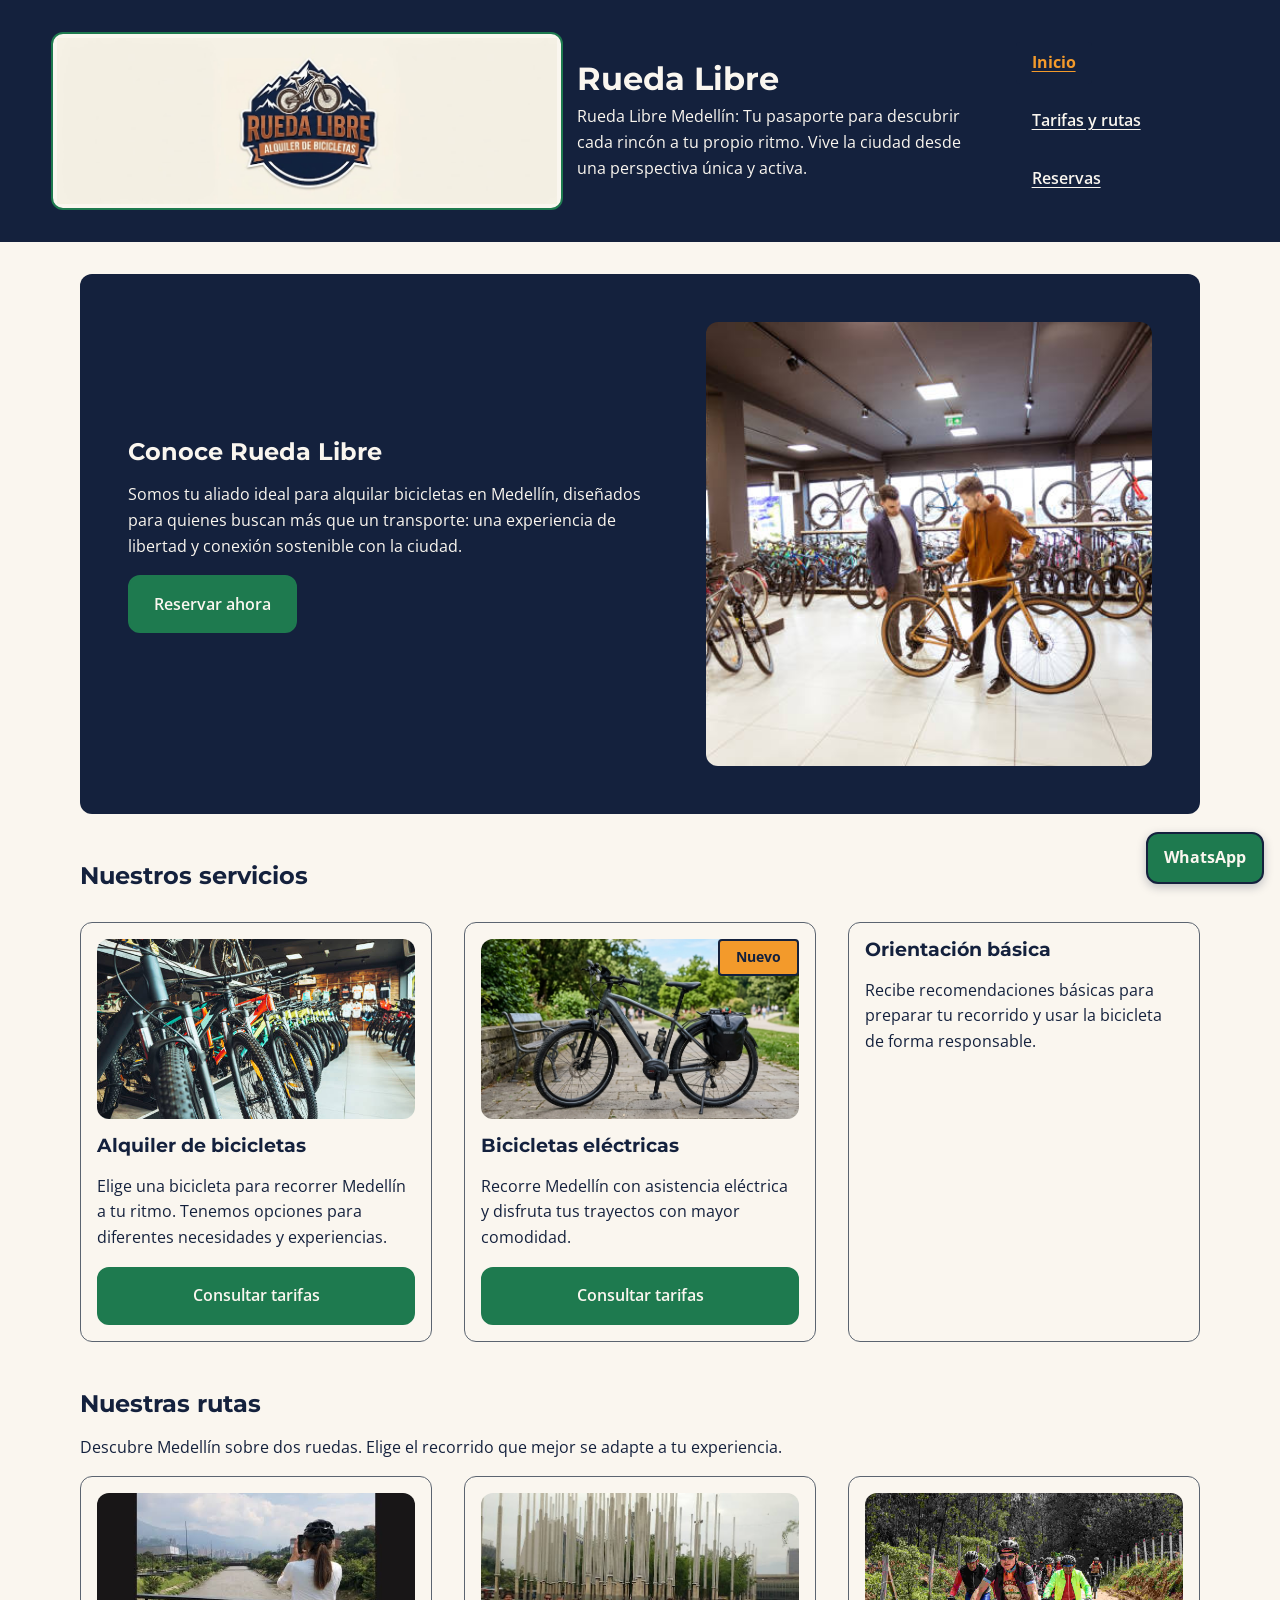
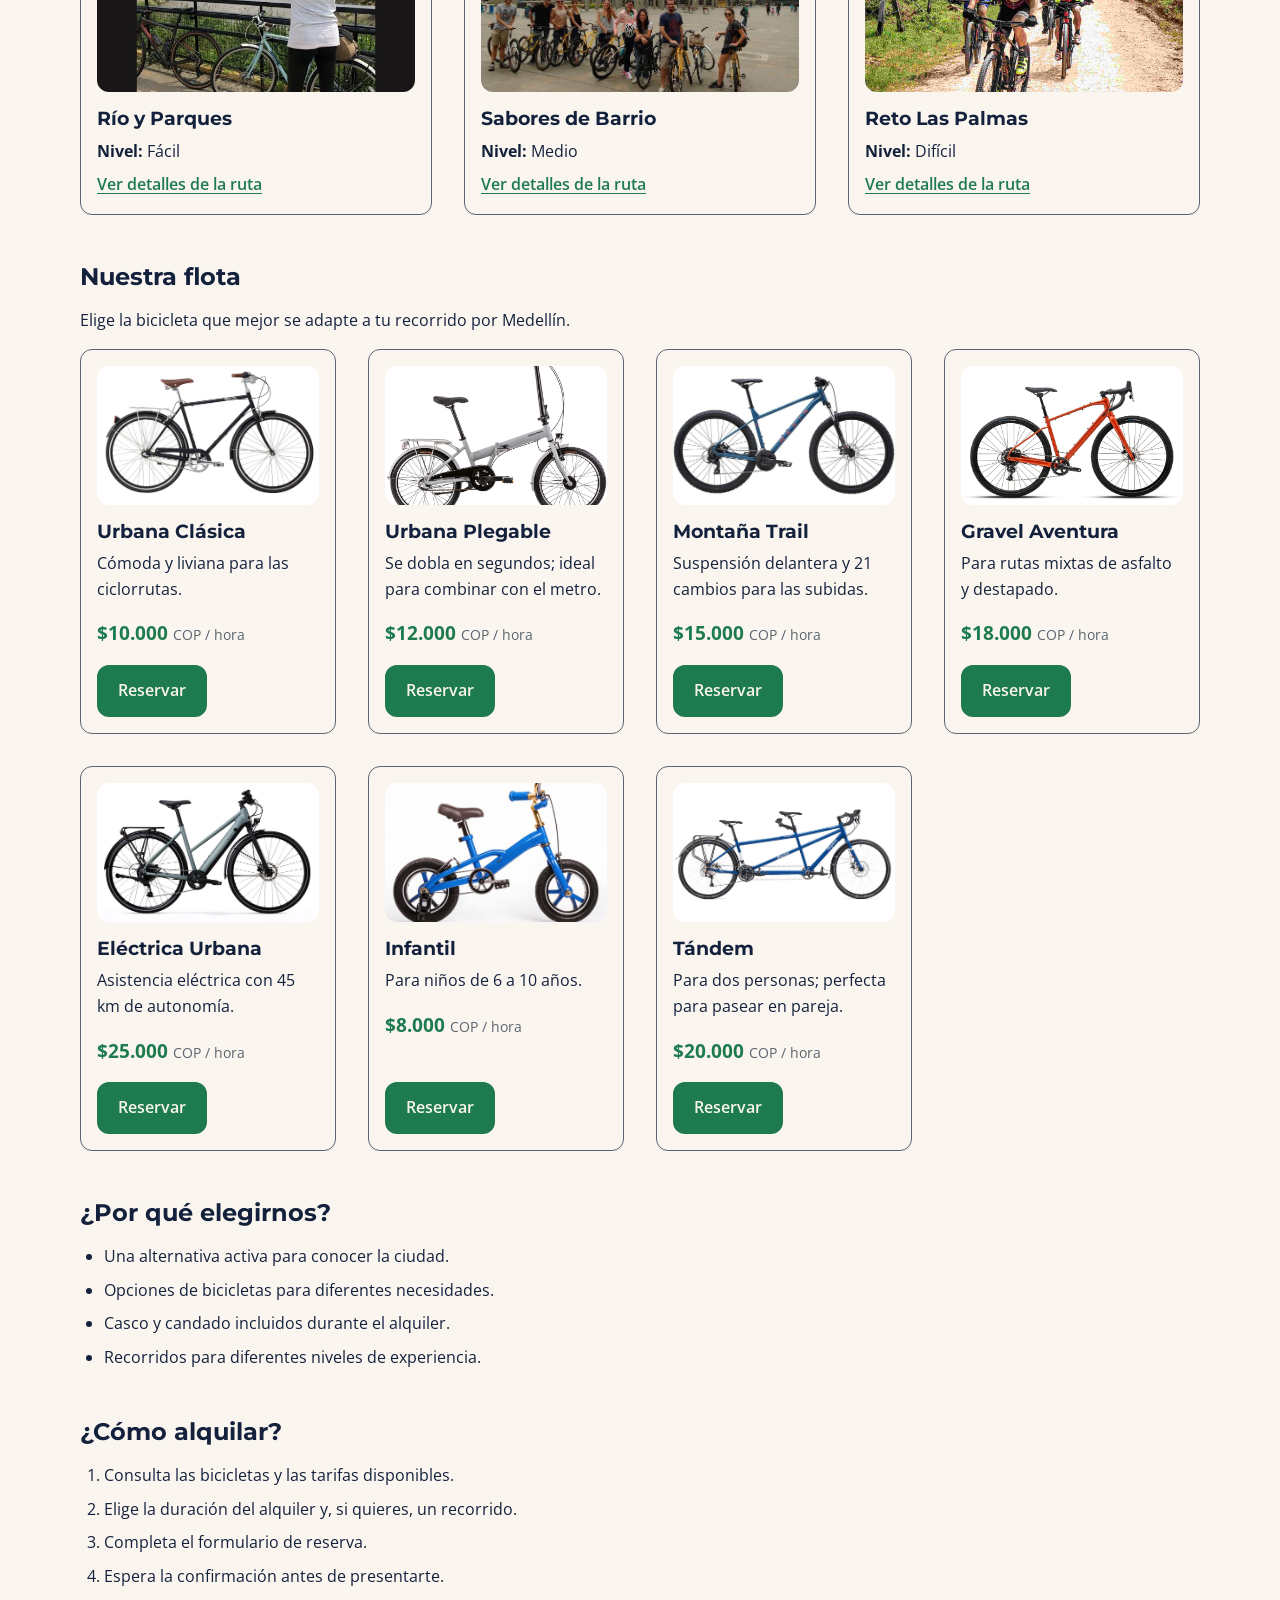
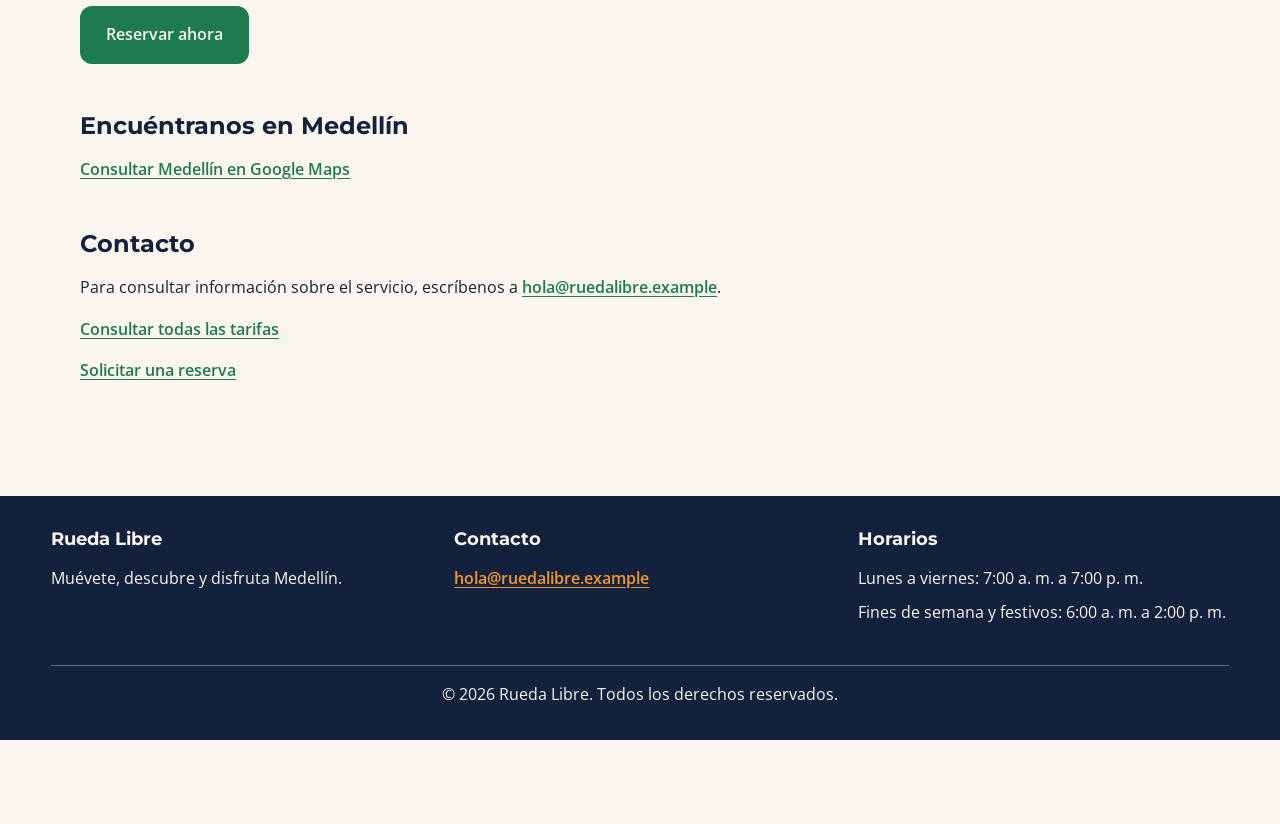
==== commit f9ea0dd4: "Actualiza tarifas de flota y fotos de rutas" ====
--- a/index.html
+++ b/index.html
@@ -103,7 +103,7 @@
 
             <div class="rutas-grid">
                 <article class="tarjeta-ruta">
-                    <img src="img/ruta.jpg" alt="Paisaje del recorrido Río y Parques" loading="lazy">
+                    <img src="img/rio.jpg" alt="Paisaje del recorrido Río y Parques" loading="lazy">
                     <div class="contenido-ruta">
                         <h3>Río y Parques</h3>
                         <p><strong>Nivel:</strong> Fácil</p>
@@ -112,7 +112,7 @@
                 </article>
 
                 <article class="tarjeta-ruta">
-                    <img src="img/ruta.jpg" alt="Paisaje del recorrido Sabores de Barrio" loading="lazy">
+                    <img src="img/barrio.jpg" alt="Paisaje del recorrido Sabores de Barrio" loading="lazy">
                     <div class="contenido-ruta">
                         <h3>Sabores de Barrio</h3>
                         <p><strong>Nivel:</strong> Medio</p>
--- a/css/styles.css
+++ b/css/styles.css
@@ -963,3 +963,9 @@
         gap: var(--espacio-mediano);
     }
 }
+
+
+/* Tablas adaptables y texto auxiliar de formularios */
+.tabla-contenedor { width: 100%; overflow-x: auto; }
+.tabla-contenedor table { width: 100%; }
+.ayuda-campo { color: var(--gris-asfalto); font-size: 0.9rem; }
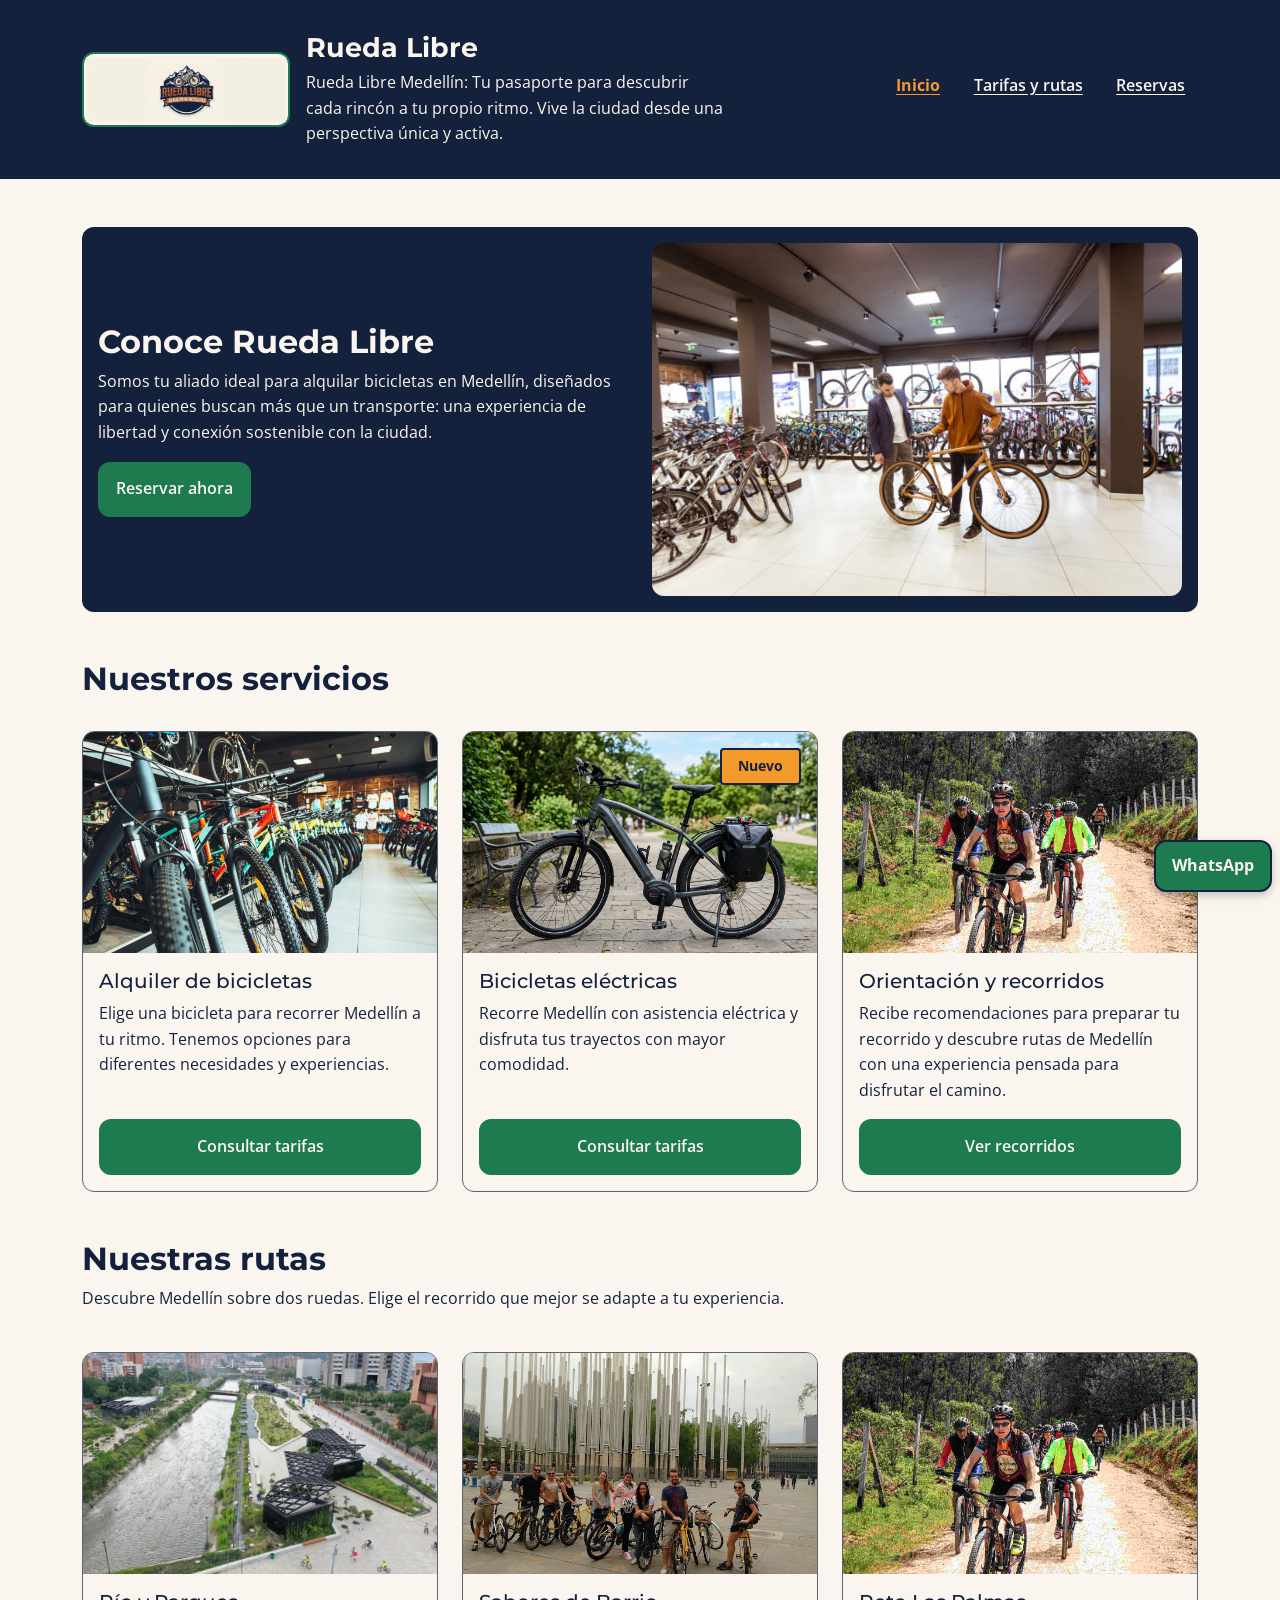
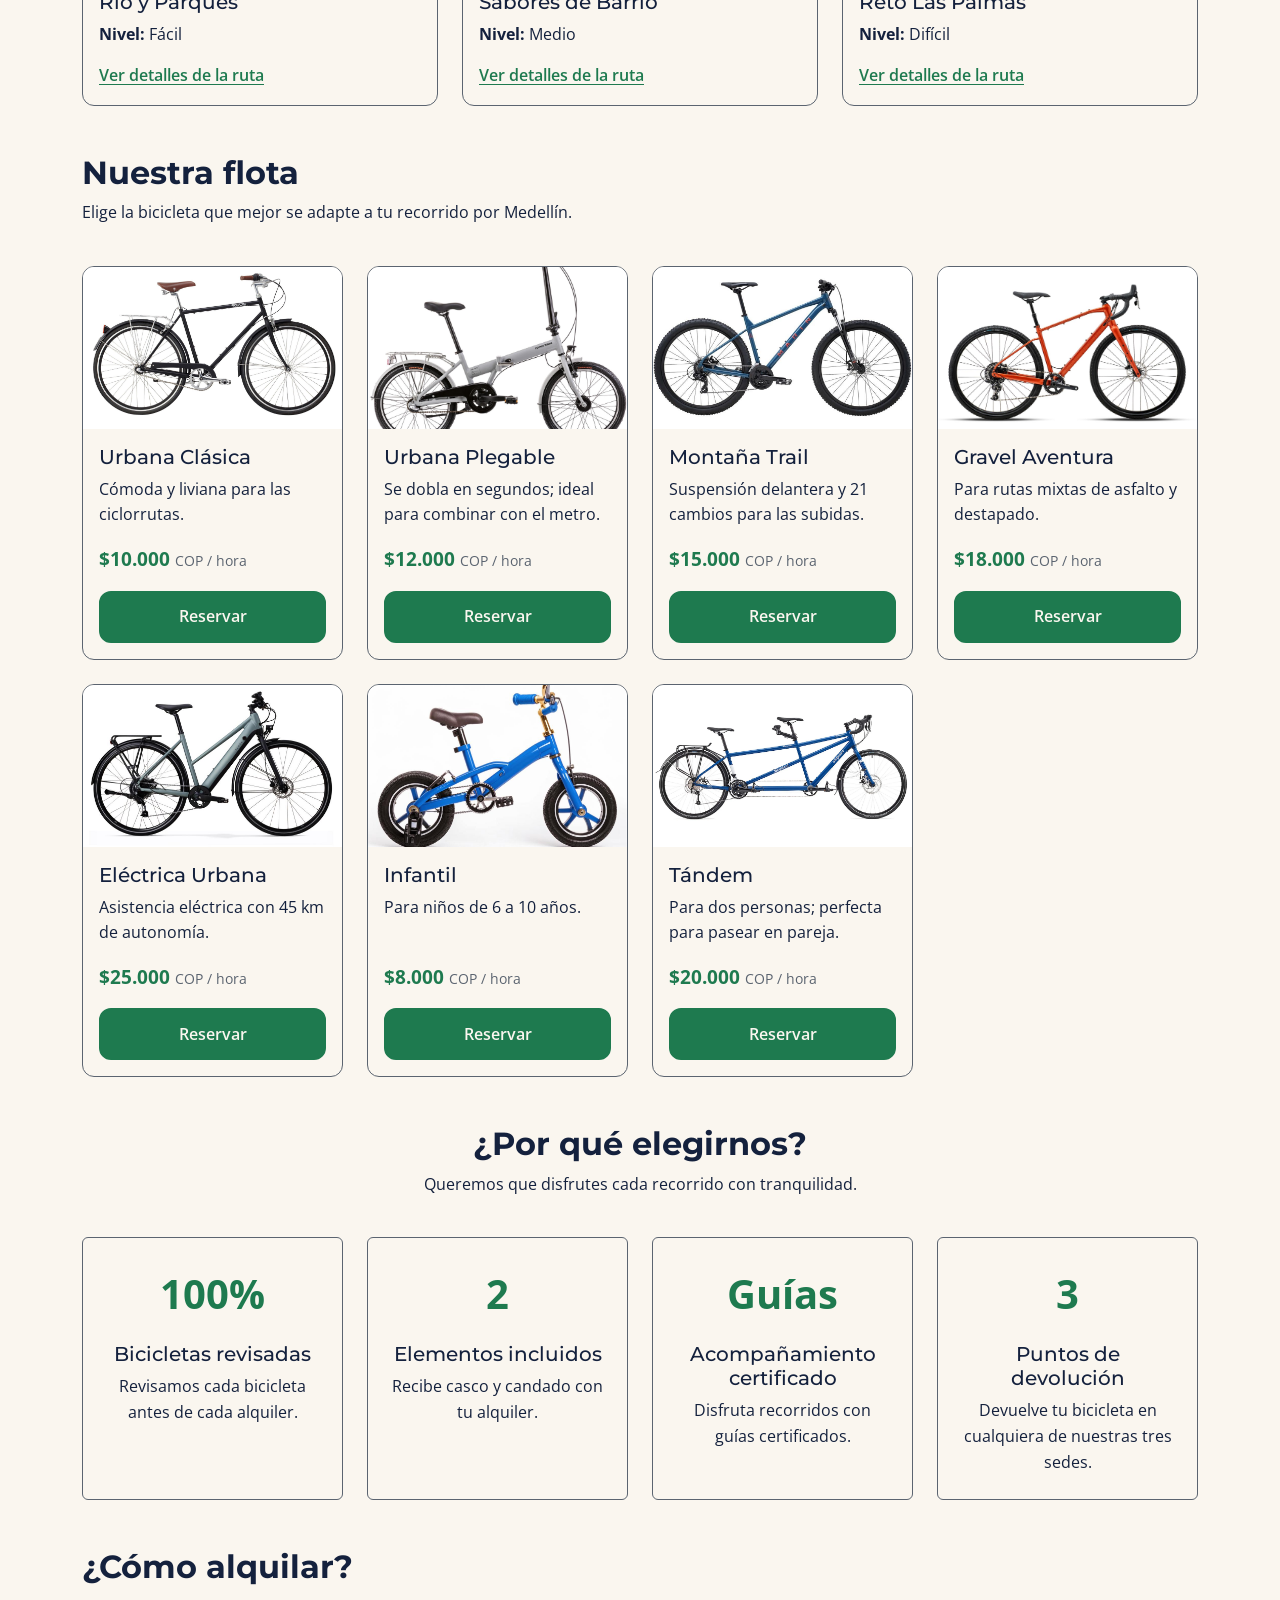
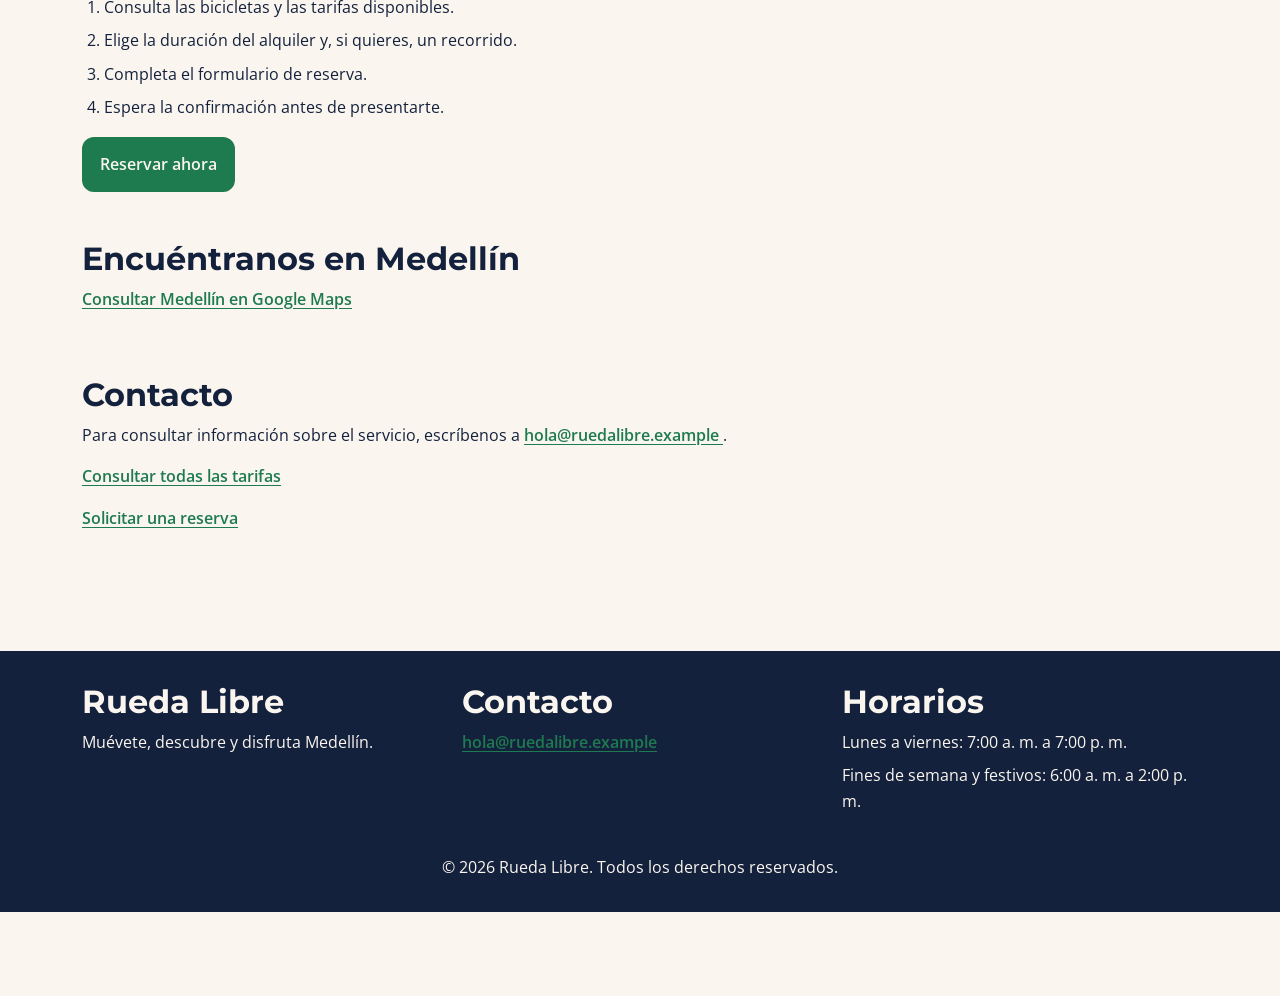
==== commit 8e56734c: "Reto 7: migrar pagina de inicio a Bootstrap" ====
--- a/index.html
+++ b/index.html
@@ -4,294 +4,765 @@
     <meta charset="UTF-8">
     <meta name="viewport" content="width=device-width, initial-scale=1.0">
     <meta name="description" content="Conoce la flota de bicicletas de Rueda Libre y reserva la ideal para recorrer Medellín.">
+
     <title>Rueda Libre | Alquiler de bicicletas en Medellín</title>
 
+    <!-- Fuentes de Rueda Libre -->
     <link rel="preconnect" href="https://fonts.googleapis.com">
     <link rel="preconnect" href="https://fonts.gstatic.com" crossorigin>
     <link href="https://fonts.googleapis.com/css2?family=Montserrat:wght@700&family=Open+Sans:wght@400;600&display=swap" rel="stylesheet">
+
+    <!-- 1. Primero se carga Bootstrap -->
+    <link
+        href="https://cdn.jsdelivr.net/npm/bootstrap@5.3.3/dist/css/bootstrap.min.css"
+        rel="stylesheet"
+    >
+
+    <!-- 2. Después se carga nuestro CSS para conservar la identidad -->
     <link rel="stylesheet" href="css/styles.css">
 </head>
+
 <body>
-  <header>
-    <div class="contenedor-encabezado">
-    <div class="encabezado-marca">
-        <a href="index.html" class="enlace-logo">
-            <img src="img/logo.jpg" class="logo-sitio">
-        </a>
-        
-
-        <div class="texto-marca">
-            <h1>Rueda Libre</h1>
-            <p>Rueda Libre Medellín: Tu pasaporte para descubrir cada rincón a tu propio ritmo. Vive la ciudad desde una perspectiva única y activa.</p>
+
+    <!-- ==================================================
+         ENCABEZADO Y NAVEGACIÓN
+         ================================================== -->
+    <header class="encabezado-sitio">
+        <div class="container">
+            <div class="row align-items-center justify-content-between g-3">
+
+                <!-- Marca -->
+                <div class="col-12 col-md-7">
+                    <div class="d-flex flex-column flex-sm-row align-items-center text-center text-sm-start gap-3">
+
+                        <a href="index.html" class="enlace-logo">
+                            <img
+                                src="img/logo.jpg"
+                                class="logo-sitio"
+                                alt="Logotipo de Rueda Libre"
+                            >
+                        </a>
+
+                        <div class="texto-marca">
+                            <h1>Rueda Libre</h1>
+                            <p class="mb-0">
+                                Rueda Libre Medellín: Tu pasaporte para descubrir cada rincón a tu propio ritmo. Vive la ciudad desde una perspectiva única y activa.
+                            </p>
+                        </div>
+
+                    </div>
+                </div>
+
+                <!-- Menú -->
+                <div class="col-12 col-md-5">
+                    <nav aria-label="Navegación principal">
+                        <ul id="menu" class="nav justify-content-center justify-content-md-end flex-wrap gap-2">
+
+                            <li class="nav-item">
+                                <a
+                                    href="index.html"
+                                    class="nav-link activo"
+                                    aria-current="page"
+                                >
+                                    Inicio
+                                </a>
+                            </li>
+
+                            <li class="nav-item">
+                                <a href="paginas/tarifas.html" class="nav-link">
+                                    Tarifas y rutas
+                                </a>
+                            </li>
+
+                            <li class="nav-item">
+                                <a href="paginas/reservas.html" class="nav-link">
+                                    Reservas
+                                </a>
+                            </li>
+
+                        </ul>
+                    </nav>
+                </div>
+
+            </div>
         </div>
-    </div>
-    <nav aria-label="Navegación principal">
-        <ul id="menu">
-            <li><a href="index.html" class="activo" aria-current="page">Inicio</a></li>
-            <li><a href="paginas/tarifas.html">Tarifas y rutas</a></li>
-            <li><a href="paginas/reservas.html">Reservas</a></li>
-        </ul>
-    </nav>
-    </div>
-</header>
-
-    <main>
-        <section id="quienes-somos" class="portada">
-            <div class="portada-texto">
-                <h2>Conoce Rueda Libre</h2>
-                <p>
-                    Somos tu aliado ideal para alquilar bicicletas en Medellín,
-                    diseñados para quienes buscan más que un transporte: una
-                    experiencia de libertad y conexión sostenible con la ciudad.
-                </p>
-                <p>
-                    <a class="boton-accion" href="paginas/reservas.html">Reservar ahora</a>
-                </p>
-            </div>
-
-            <img src="img/portada.jpg"
-                 alt="Imagen de presentación de Rueda Libre"
-                 width="700">
+    </header>
+
+
+    <!-- ==================================================
+         CONTENIDO PRINCIPAL
+         ================================================== -->
+    <main class="container py-4 py-md-5">
+
+        <!-- ==================================================
+             PORTADA
+             ================================================== -->
+        <section id="quienes-somos" class="portada mb-5">
+            <div class="row align-items-center g-4">
+
+                <!-- Texto de portada -->
+                <div class="col-12 col-md-6">
+                    <div class="portada-texto">
+                        <h2>Conoce Rueda Libre</h2>
+
+                        <p>
+                            Somos tu aliado ideal para alquilar bicicletas en Medellín,
+                            diseñados para quienes buscan más que un transporte: una
+                            experiencia de libertad y conexión sostenible con la ciudad.
+                        </p>
+
+                        <a class="boton-accion" href="paginas/reservas.html">
+                            Reservar ahora
+                        </a>
+                    </div>
+                </div>
+
+                <!-- Imagen de portada -->
+                <div class="col-12 col-md-6">
+                    <img
+                        src="img/portada.jpg"
+                        class="img-fluid imagen-portada"
+                        alt="Imagen de presentación de Rueda Libre"
+                    >
+                </div>
+
+            </div>
         </section>
 
-        <section id="servicios">
-            <h2>Nuestros servicios</h2>
-
-            
-            <article class="card-servicios" id="alquiler-bicicletas">
-                <img src="img/bicicleta.jpg"
-                     alt="Bicicleta disponible para alquiler">
-                <h3>Alquiler de bicicletas</h3>
-                <p>
-                    Elige una bicicleta para recorrer Medellín a tu ritmo.
-                    Tenemos opciones para diferentes necesidades y experiencias.
-                </p>
-                <a class="boton-accion" href="paginas/tarifas.html">Consultar tarifas</a>
-            </article>
-
-        
-            <article class="card-servicios" id="bicicletas-electricas">
-                <span class="etiqueta-nuevo">Nuevo</span>
-                <img src="img/bicicleta_electrica.jpg"
-                     alt="Bicicleta eléctrica disponible para alquiler">
-                <h3>Bicicletas eléctricas</h3>
-                <p>
-                    Recorre Medellín con asistencia eléctrica y disfruta
-                    tus trayectos con mayor comodidad.
-                </p>
-                <a class="boton-accion" href="paginas/tarifas.html">Consultar tarifas</a>
-            </article>
-             
-
-            <article id="taller-basico">
-                <h3>Orientación básica</h3>
-                <p>
-                    Recibe recomendaciones básicas para preparar tu recorrido
-                    y usar la bicicleta de forma responsable.
-                </p>
-            </article>
+
+        <!-- ==================================================
+             SERVICIOS
+             ================================================== -->
+        <section id="servicios" class="mb-5">
+
+            <div class="row mb-4">
+                <div class="col-12">
+                    <h2>Nuestros servicios</h2>
+                </div>
+            </div>
+
+            <div class="row g-4">
+
+                <!-- Servicio 1 -->
+                <div class="col-12 col-md-6 col-xl-4">
+                    <article class="card tarjeta-servicio h-100">
+
+                        <img
+                            src="img/bicicleta.jpg"
+                            class="card-img-top imagen-tarjeta"
+                            alt="Bicicleta disponible para alquiler"
+                        >
+
+                        <div class="card-body d-flex flex-column">
+                            <h3 class="h5 card-title">Alquiler de bicicletas</h3>
+
+                            <p class="card-text">
+                                Elige una bicicleta para recorrer Medellín a tu ritmo.
+                                Tenemos opciones para diferentes necesidades y experiencias.
+                            </p>
+
+                            <a class="boton-accion mt-auto" href="paginas/tarifas.html">
+                                Consultar tarifas
+                            </a>
+                        </div>
+
+                    </article>
+                </div>
+
+
+                <!-- Servicio 2 -->
+                <div class="col-12 col-md-6 col-xl-4">
+                    <article class="card tarjeta-servicio h-100">
+
+                        <span class="etiqueta-nuevo">Nuevo</span>
+
+                        <img
+                            src="img/bicicleta_electrica.jpg"
+                            class="card-img-top imagen-tarjeta"
+                            alt="Bicicleta eléctrica disponible para alquiler"
+                        >
+
+                        <div class="card-body d-flex flex-column">
+                            <h3 class="h5 card-title">Bicicletas eléctricas</h3>
+
+                            <p class="card-text">
+                                Recorre Medellín con asistencia eléctrica y disfruta
+                                tus trayectos con mayor comodidad.
+                            </p>
+
+                            <a class="boton-accion mt-auto" href="paginas/tarifas.html">
+                                Consultar tarifas
+                            </a>
+                        </div>
+
+                    </article>
+                </div>
+
+
+                <!-- Servicio 3 -->
+                <div class="col-12 col-md-6 col-xl-4">
+                    <article class="card tarjeta-servicio h-100">
+
+                        <img
+                            src="img/ruta.jpg"
+                            class="card-img-top imagen-tarjeta"
+                            alt="Paisaje de una ruta para recorrer en bicicleta"
+                        >
+
+                        <div class="card-body d-flex flex-column">
+                            <h3 class="h5 card-title">Orientación y recorridos</h3>
+
+                            <p class="card-text">
+                                Recibe recomendaciones para preparar tu recorrido
+                                y descubre rutas de Medellín con una experiencia
+                                pensada para disfrutar el camino.
+                            </p>
+
+                            <a class="boton-accion mt-auto" href="paginas/tarifas.html#recorridos">
+                                Ver recorridos
+                            </a>
+                        </div>
+
+                    </article>
+                </div>
+
+            </div>
         </section>
 
-        
-
-        <section id="rutas">
-            <h2>Nuestras rutas</h2>
-            <p class="introduccion-rutas">
-                Descubre Medellín sobre dos ruedas. Elige el recorrido que mejor
-                se adapte a tu experiencia.
-            </p>
-
-            <div class="rutas-grid">
-                <article class="tarjeta-ruta">
-                    <img src="img/rio.jpg" alt="Paisaje del recorrido Río y Parques" loading="lazy">
-                    <div class="contenido-ruta">
-                        <h3>Río y Parques</h3>
-                        <p><strong>Nivel:</strong> Fácil</p>
-                        <a href="paginas/tarifas.html#recorridos">Ver detalles de la ruta</a>
-                    </div>
-                </article>
-
-                <article class="tarjeta-ruta">
-                    <img src="img/barrio.jpg" alt="Paisaje del recorrido Sabores de Barrio" loading="lazy">
-                    <div class="contenido-ruta">
-                        <h3>Sabores de Barrio</h3>
-                        <p><strong>Nivel:</strong> Medio</p>
-                        <a href="paginas/tarifas.html#recorridos">Ver detalles de la ruta</a>
-                    </div>
-                </article>
-
-                <article class="tarjeta-ruta">
-                    <img src="img/ruta.jpg" alt="Paisaje del recorrido Reto Las Palmas" loading="lazy">
-                    <div class="contenido-ruta">
-                        <h3>Reto Las Palmas</h3>
-                        <p><strong>Nivel:</strong> Difícil</p>
-                        <a href="paginas/tarifas.html#recorridos">Ver detalles de la ruta</a>
-                    </div>
-                </article>
+
+        <!-- ==================================================
+             GALERÍA DE RUTAS
+             ================================================== -->
+        <section id="rutas" class="mb-5">
+
+            <div class="row mb-4">
+                <div class="col-12">
+                    <h2>Nuestras rutas</h2>
+
+                    <p class="introduccion-rutas">
+                        Descubre Medellín sobre dos ruedas. Elige el recorrido
+                        que mejor se adapte a tu experiencia.
+                    </p>
+                </div>
+            </div>
+
+            <div class="row g-4">
+
+                <!-- Ruta 1 -->
+                <div class="col-12 col-md-6 col-xl-4">
+                    <article class="card tarjeta-ruta h-100">
+
+                        <img
+                            src="img/rio.jpg"
+                            class="card-img-top imagen-tarjeta"
+                            alt="Paisaje del recorrido Río y Parques"
+                            loading="lazy"
+                        >
+
+                        <div class="card-body d-flex flex-column">
+                            <h3 class="h5 card-title">Río y Parques</h3>
+
+                            <p class="card-text">
+                                <strong>Nivel:</strong> Fácil
+                            </p>
+
+                            <a
+                                class="mt-auto"
+                                href="paginas/tarifas.html#recorridos"
+                            >
+                                Ver detalles de la ruta
+                            </a>
+                        </div>
+
+                    </article>
+                </div>
+
+
+                <!-- Ruta 2 -->
+                <div class="col-12 col-md-6 col-xl-4">
+                    <article class="card tarjeta-ruta h-100">
+
+                        <img
+                            src="img/barrio.jpg"
+                            class="card-img-top imagen-tarjeta"
+                            alt="Paisaje del recorrido Sabores de Barrio"
+                            loading="lazy"
+                        >
+
+                        <div class="card-body d-flex flex-column">
+                            <h3 class="h5 card-title">Sabores de Barrio</h3>
+
+                            <p class="card-text">
+                                <strong>Nivel:</strong> Medio
+                            </p>
+
+                            <a
+                                class="mt-auto"
+                                href="paginas/tarifas.html#recorridos"
+                            >
+                                Ver detalles de la ruta
+                            </a>
+                        </div>
+
+                    </article>
+                </div>
+
+
+                <!-- Ruta 3 -->
+                <div class="col-12 col-md-6 col-xl-4">
+                    <article class="card tarjeta-ruta h-100">
+
+                        <img
+                            src="img/ruta.jpg"
+                            class="card-img-top imagen-tarjeta"
+                            alt="Paisaje del recorrido Reto Las Palmas"
+                            loading="lazy"
+                        >
+
+                        <div class="card-body d-flex flex-column">
+                            <h3 class="h5 card-title">Reto Las Palmas</h3>
+
+                            <p class="card-text">
+                                <strong>Nivel:</strong> Difícil
+                            </p>
+
+                            <a
+                                class="mt-auto"
+                                href="paginas/tarifas.html#recorridos"
+                            >
+                                Ver detalles de la ruta
+                            </a>
+                        </div>
+
+                    </article>
+                </div>
+
             </div>
         </section>
 
-        <section id="flota">
-            <h2>Nuestra flota</h2>
-            <p class="introduccion-flota">
-                Elige la bicicleta que mejor se adapte a tu recorrido por Medellín.
-            </p>
-
-            <div class="flota-grid">
-                <article class="tarjeta-bicicleta">
-                    <img src="img/urbana_clasica.jpg"
-                         alt="Bicicleta urbana clásica"
-                         loading="lazy">
-                    <div class="contenido-tarjeta">
-                        <h3>Urbana Clásica</h3>
-                        <p>Cómoda y liviana para las ciclorrutas.</p>
-                        <p class="precio"> $10.000 <span>COP / hora</span></p>
-                        <a class="enlace-reservar" href="paginas/reservas.html">Reservar</a>
-                    </div>
-                </article>
-
-                <article class="tarjeta-bicicleta">
-                    <img src="img/urbana_plegable.jpg"
-                         alt="Bicicleta urbana plegable"
-                         loading="lazy">
-                    <div class="contenido-tarjeta">
-                        <h3>Urbana Plegable</h3>
-                        <p>Se dobla en segundos; ideal para combinar con el metro.</p>
-                        <p class="precio">$12.000 <span>COP / hora</span></p>
-                        <a class="enlace-reservar" href="paginas/reservas.html">Reservar</a>
-                    </div>
-                </article>
-
-                <article class="tarjeta-bicicleta">
-                    <img src="img/montana_trail.jpg"
-                         alt="Bicicleta de montaña Trail"
-                         loading="lazy">
-                    <div class="contenido-tarjeta">
-                        <h3>Montaña Trail</h3>
-                        <p>Suspensión delantera y 21 cambios para las subidas.</p>
-                        <p class="precio">$15.000 <span>COP / hora</span></p>
-                        <a class="enlace-reservar" href="paginas/reservas.html">Reservar</a>
-                    </div>
-                </article>
-
-                <article class="tarjeta-bicicleta">
-                    <img src="img/gravel_aventura.jpg"
-                         alt="Bicicleta Gravel para rutas mixtas"
-                         loading="lazy">
-                    <div class="contenido-tarjeta">
-                        <h3>Gravel Aventura</h3>
-                        <p>Para rutas mixtas de asfalto y destapado.</p>
-                        <p class="precio">$18.000 <span>COP / hora</span></p>
-                        <a class="enlace-reservar" href="paginas/reservas.html">Reservar</a>
-                    </div>
-                </article>
-
-                <article class="tarjeta-bicicleta">
-                    <img src="img/electrica_urbana.jpg"
-                         alt="Bicicleta eléctrica urbana"
-                         loading="lazy">
-                    <div class="contenido-tarjeta">
-                        <h3>Eléctrica Urbana</h3>
-                        <p>Asistencia eléctrica con 45 km de autonomía.</p>
-                        <p class="precio">$25.000 <span>COP / hora</span></p>
-                        <a class="enlace-reservar" href="paginas/reservas.html">Reservar</a>
-                    </div>
-                </article>
-
-                <article class="tarjeta-bicicleta">
-                    <img src="img/infantil.jpg"
-                         alt="Bicicleta infantil"
-                         loading="lazy">
-                    <div class="contenido-tarjeta">
-                        <h3>Infantil</h3>
-                        <p>Para niños de 6 a 10 años.</p>
-                        <p class="precio">$8.000 <span>COP / hora</span></p>
-                        <a class="enlace-reservar" href="paginas/reservas.html">Reservar</a>
-                    </div>
-                </article>
-
-                <article class="tarjeta-bicicleta">
-                    <img src="img/tandem.jpg"
-                         alt="Bicicleta tándem para dos personas"
-                         loading="lazy">
-                    <div class="contenido-tarjeta">
-                        <h3>Tándem</h3>
-                        <p>Para dos personas; perfecta para pasear en pareja.</p>
-                        <p class="precio">$20.000 <span>COP / hora</span></p>
-                        <a class="enlace-reservar" href="paginas/reservas.html">Reservar</a>
-                    </div>
-                </article>
+
+        <!-- ==================================================
+             NUESTRA FLOTA
+             ================================================== -->
+        <section id="flota" class="mb-5">
+
+            <div class="row mb-4">
+                <div class="col-12">
+                    <h2>Nuestra flota</h2>
+
+                    <p class="introduccion-flota">
+                        Elige la bicicleta que mejor se adapte a tu recorrido por Medellín.
+                    </p>
+                </div>
+            </div>
+
+            <div class="row g-4">
+
+                <!-- Bicicleta 1 -->
+                <div class="col-12 col-sm-6 col-lg-4 col-xl-3">
+                    <article class="card tarjeta-bicicleta h-100">
+
+                        <img
+                            src="img/urbana_clasica.jpg"
+                            class="card-img-top imagen-tarjeta"
+                            alt="Bicicleta urbana clásica"
+                            loading="lazy"
+                        >
+
+                        <div class="card-body d-flex flex-column">
+                            <h3 class="h5 card-title">Urbana Clásica</h3>
+                            <p class="card-text">Cómoda y liviana para las ciclorrutas.</p>
+
+                            <p class="precio mt-auto">
+                                $10.000 <span>COP / hora</span>
+                            </p>
+
+                            <a class="enlace-reservar" href="paginas/reservas.html">
+                                Reservar
+                            </a>
+                        </div>
+
+                    </article>
+                </div>
+
+
+                <!-- Bicicleta 2 -->
+                <div class="col-12 col-sm-6 col-lg-4 col-xl-3">
+                    <article class="card tarjeta-bicicleta h-100">
+
+                        <img
+                            src="img/urbana_plegable.jpg"
+                            class="card-img-top imagen-tarjeta"
+                            alt="Bicicleta urbana plegable"
+                            loading="lazy"
+                        >
+
+                        <div class="card-body d-flex flex-column">
+                            <h3 class="h5 card-title">Urbana Plegable</h3>
+                            <p class="card-text">
+                                Se dobla en segundos; ideal para combinar con el metro.
+                            </p>
+
+                            <p class="precio mt-auto">
+                                $12.000 <span>COP / hora</span>
+                            </p>
+
+                            <a class="enlace-reservar" href="paginas/reservas.html">
+                                Reservar
+                            </a>
+                        </div>
+
+                    </article>
+                </div>
+
+
+                <!-- Bicicleta 3 -->
+                <div class="col-12 col-sm-6 col-lg-4 col-xl-3">
+                    <article class="card tarjeta-bicicleta h-100">
+
+                        <img
+                            src="img/montana_trail.jpg"
+                            class="card-img-top imagen-tarjeta"
+                            alt="Bicicleta de montaña Trail"
+                            loading="lazy"
+                        >
+
+                        <div class="card-body d-flex flex-column">
+                            <h3 class="h5 card-title">Montaña Trail</h3>
+                            <p class="card-text">
+                                Suspensión delantera y 21 cambios para las subidas.
+                            </p>
+
+                            <p class="precio mt-auto">
+                                $15.000 <span>COP / hora</span>
+                            </p>
+
+                            <a class="enlace-reservar" href="paginas/reservas.html">
+                                Reservar
+                            </a>
+                        </div>
+
+                    </article>
+                </div>
+
+
+                <!-- Bicicleta 4 -->
+                <div class="col-12 col-sm-6 col-lg-4 col-xl-3">
+                    <article class="card tarjeta-bicicleta h-100">
+
+                        <img
+                            src="img/gravel_aventura.jpg"
+                            class="card-img-top imagen-tarjeta"
+                            alt="Bicicleta Gravel para rutas mixtas"
+                            loading="lazy"
+                        >
+
+                        <div class="card-body d-flex flex-column">
+                            <h3 class="h5 card-title">Gravel Aventura</h3>
+                            <p class="card-text">
+                                Para rutas mixtas de asfalto y destapado.
+                            </p>
+
+                            <p class="precio mt-auto">
+                                $18.000 <span>COP / hora</span>
+                            </p>
+
+                            <a class="enlace-reservar" href="paginas/reservas.html">
+                                Reservar
+                            </a>
+                        </div>
+
+                    </article>
+                </div>
+
+
+                <!-- Bicicleta 5 -->
+                <div class="col-12 col-sm-6 col-lg-4 col-xl-3">
+                    <article class="card tarjeta-bicicleta h-100">
+
+                        <img
+                            src="img/electrica_urbana.jpg"
+                            class="card-img-top imagen-tarjeta"
+                            alt="Bicicleta eléctrica urbana"
+                            loading="lazy"
+                        >
+
+                        <div class="card-body d-flex flex-column">
+                            <h3 class="h5 card-title">Eléctrica Urbana</h3>
+                            <p class="card-text">
+                                Asistencia eléctrica con 45 km de autonomía.
+                            </p>
+
+                            <p class="precio mt-auto">
+                                $25.000 <span>COP / hora</span>
+                            </p>
+
+                            <a class="enlace-reservar" href="paginas/reservas.html">
+                                Reservar
+                            </a>
+                        </div>
+
+                    </article>
+                </div>
+
+
+                <!-- Bicicleta 6 -->
+                <div class="col-12 col-sm-6 col-lg-4 col-xl-3">
+                    <article class="card tarjeta-bicicleta h-100">
+
+                        <img
+                            src="img/infantil.jpg"
+                            class="card-img-top imagen-tarjeta"
+                            alt="Bicicleta infantil"
+                            loading="lazy"
+                        >
+
+                        <div class="card-body d-flex flex-column">
+                            <h3 class="h5 card-title">Infantil</h3>
+                            <p class="card-text">Para niños de 6 a 10 años.</p>
+
+                            <p class="precio mt-auto">
+                                $8.000 <span>COP / hora</span>
+                            </p>
+
+                            <a class="enlace-reservar" href="paginas/reservas.html">
+                                Reservar
+                            </a>
+                        </div>
+
+                    </article>
+                </div>
+
+
+                <!-- Bicicleta 7 -->
+                <div class="col-12 col-sm-6 col-lg-4 col-xl-3">
+                    <article class="card tarjeta-bicicleta h-100">
+
+                        <img
+                            src="img/tandem.jpg"
+                            class="card-img-top imagen-tarjeta"
+                            alt="Bicicleta tándem para dos personas"
+                            loading="lazy"
+                        >
+
+                        <div class="card-body d-flex flex-column">
+                            <h3 class="h5 card-title">Tándem</h3>
+                            <p class="card-text">
+                                Para dos personas; perfecta para pasear en pareja.
+                            </p>
+
+                            <p class="precio mt-auto">
+                                $20.000 <span>COP / hora</span>
+                            </p>
+
+                            <a class="enlace-reservar" href="paginas/reservas.html">
+                                Reservar
+                            </a>
+                        </div>
+
+                    </article>
+                </div>
+
             </div>
         </section>
 
-        <section id="beneficios">
-            <h2>¿Por qué elegirnos?</h2>
-            <ul>
-                <li>Una alternativa activa para conocer la ciudad.</li>
-                <li>Opciones de bicicletas para diferentes necesidades.</li>
-                <li>Casco y candado incluidos durante el alquiler.</li>
-                <li>Recorridos para diferentes niveles de experiencia.</li>
-            </ul>
+
+        <!-- ==================================================
+             BENEFICIOS - MINIRETO 6
+             ================================================== -->
+        <section id="beneficios" class="mb-5">
+
+            <div class="row mb-4">
+                <div class="col-12 text-center">
+                    <h2>¿Por qué elegirnos?</h2>
+                    <p>
+                        Queremos que disfrutes cada recorrido con tranquilidad.
+                    </p>
+                </div>
+            </div>
+
+            <div class="row g-4">
+
+                <div class="col-12 col-md-6 col-xl-3">
+                    <article class="beneficio h-100 p-4 text-center rounded">
+                        <p class="numero-beneficio">100%</p>
+                        <h3 class="h5">Bicicletas revisadas</h3>
+                        <p class="mb-0">
+                            Revisamos cada bicicleta antes de cada alquiler.
+                        </p>
+                    </article>
+                </div>
+
+                <div class="col-12 col-md-6 col-xl-3">
+                    <article class="beneficio h-100 p-4 text-center rounded">
+                        <p class="numero-beneficio">2</p>
+                        <h3 class="h5">Elementos incluidos</h3>
+                        <p class="mb-0">
+                            Recibe casco y candado con tu alquiler.
+                        </p>
+                    </article>
+                </div>
+
+                <div class="col-12 col-md-6 col-xl-3">
+                    <article class="beneficio h-100 p-4 text-center rounded">
+                        <p class="numero-beneficio">Guías</p>
+                        <h3 class="h5">Acompañamiento certificado</h3>
+                        <p class="mb-0">
+                            Disfruta recorridos con guías certificados.
+                        </p>
+                    </article>
+                </div>
+
+                <div class="col-12 col-md-6 col-xl-3">
+                    <article class="beneficio h-100 p-4 text-center rounded">
+                        <p class="numero-beneficio">3</p>
+                        <h3 class="h5">Puntos de devolución</h3>
+                        <p class="mb-0">
+                            Devuelve tu bicicleta en cualquiera de nuestras tres sedes.
+                        </p>
+                    </article>
+                </div>
+
+            </div>
         </section>
 
-        <section id="como-alquilar">
-            <h2>¿Cómo alquilar?</h2>
-            <ol>
-                <li>Consulta las bicicletas y las tarifas disponibles.</li>
-                <li>Elige la duración del alquiler y, si quieres, un recorrido.</li>
-                <li>Completa el formulario de reserva.</li>
-                <li>Espera la confirmación antes de presentarte.</li>
-            </ol>
-            <p><a class="boton-accion" href="paginas/reservas.html">Reservar ahora</a></p>
+
+        <!-- ==================================================
+             CÓMO ALQUILAR
+             ================================================== -->
+        <section id="como-alquilar" class="mb-5">
+
+            <div class="row">
+                <div class="col-12">
+                    <h2>¿Cómo alquilar?</h2>
+
+                    <ol>
+                        <li>Consulta las bicicletas y las tarifas disponibles.</li>
+                        <li>Elige la duración del alquiler y, si quieres, un recorrido.</li>
+                        <li>Completa el formulario de reserva.</li>
+                        <li>Espera la confirmación antes de presentarte.</li>
+                    </ol>
+
+                    <a class="boton-accion" href="paginas/reservas.html">
+                        Reservar ahora
+                    </a>
+                </div>
+            </div>
+
         </section>
 
-        <section id="ubicacion">
-            <h2>Encuéntranos en Medellín</h2>
-            <p>
-                <a href="https://www.google.com/maps/search/?api=1&query=Medellin%2C+Colombia"
-                   target="_blank" rel="noopener noreferrer">
-                    Consultar Medellín en Google Maps
-                </a>
-            </p>
+
+        <!-- ==================================================
+             UBICACIÓN
+             ================================================== -->
+        <section id="ubicacion" class="mb-5">
+
+            <div class="row">
+                <div class="col-12">
+                    <h2>Encuéntranos en Medellín</h2>
+
+                    <p>
+                        <a
+                            href="https://www.google.com/maps/search/?api=1&query=Medellin%2C+Colombia"
+                            target="_blank"
+                            rel="noopener noreferrer"
+                        >
+                            Consultar Medellín en Google Maps
+                        </a>
+                    </p>
+                </div>
+            </div>
+
         </section>
 
-        <section id="contacto">
-            <h2>Contacto</h2>
-            <p>
-                Para consultar información sobre el servicio, escríbenos a
-                <a href="mailto:hola@ruedalibre.example">hola@ruedalibre.example</a>.
-            </p>
-            <p><a href="paginas/tarifas.html">Consultar todas las tarifas</a></p>
-            <p><a href="paginas/reservas.html">Solicitar una reserva</a></p>
+
+        <!-- ==================================================
+             CONTACTO
+             ================================================== -->
+        <section id="contacto" class="mb-4">
+
+            <div class="row">
+                <div class="col-12">
+                    <h2>Contacto</h2>
+
+                    <p>
+                        Para consultar información sobre el servicio, escríbenos a
+                        <a href="mailto:hola@ruedalibre.example">
+                            hola@ruedalibre.example
+                        </a>.
+                    </p>
+
+                    <p>
+                        <a href="paginas/tarifas.html">Consultar todas las tarifas</a>
+                    </p>
+
+                    <p>
+                        <a href="paginas/reservas.html">Solicitar una reserva</a>
+                    </p>
+                </div>
+            </div>
+
         </section>
+
     </main>
 
-    <footer>
-        <div class="pie-contenido">
-            <section class="pie-marca" aria-label="Información de Rueda Libre">
-                <h2>Rueda Libre</h2>
-                <p>Muévete, descubre y disfruta Medellín.</p>
-            </section>
-            <section class="pie-contacto" aria-label="Contacto">
-                <h2>Contacto</h2>
-                <p><a href="mailto:hola@ruedalibre.example">hola@ruedalibre.example</a></p>
-            </section>
-            <section class="pie-horarios" aria-label="Horarios de atención">
-                <h2>Horarios</h2>
-                <p>Lunes a viernes: 7:00 a. m. a 7:00 p. m.</p>
-                <p>Fines de semana y festivos: 6:00 a. m. a 2:00 p. m.</p>
-            </section>
+
+    <!-- ==================================================
+         PIE DE PÁGINA
+         ================================================== -->
+    <footer class="pie-sitio">
+        <div class="container">
+
+            <div class="row g-4">
+
+                <section class="col-12 col-md-4" aria-label="Información de Rueda Libre">
+                    <h2>Rueda Libre</h2>
+                    <p>Muévete, descubre y disfruta Medellín.</p>
+                </section>
+
+                <section class="col-12 col-md-4" aria-label="Contacto">
+                    <h2>Contacto</h2>
+                    <p>
+                        <a href="mailto:hola@ruedalibre.example">
+                            hola@ruedalibre.example
+                        </a>
+                    </p>
+                </section>
+
+                <section class="col-12 col-md-4" aria-label="Horarios de atención">
+                    <h2>Horarios</h2>
+                    <p>Lunes a viernes: 7:00 a. m. a 7:00 p. m.</p>
+                    <p>Fines de semana y festivos: 6:00 a. m. a 2:00 p. m.</p>
+                </section>
+
+            </div>
+
+            <div class="row">
+                <div class="col-12">
+                    <p class="pie-copyright">
+                        &copy; 2026 Rueda Libre. Todos los derechos reservados.
+                    </p>
+                </div>
+            </div>
+
         </div>
-        <p class="pie-copyright">&copy; 2026 Rueda Libre. Todos los derechos reservados.</p>
     </footer>
 
-    <a class="whatsapp-fijo"
-       href="https://wa.me/573117925300"
-       target="_blank"
-       rel="noopener noreferrer"
-       aria-label="Contactar a Rueda Libre por WhatsApp (se abre en otra pestaña)">
+
+    <!-- Acceso fijo a WhatsApp -->
+    <a
+        class="whatsapp-fijo"
+        href="https://wa.me/573117925300"
+        target="_blank"
+        rel="noopener noreferrer"
+        aria-label="Contactar a Rueda Libre por WhatsApp (se abre en otra pestaña)"
+    >
         WhatsApp
     </a>
+
+
+    <!-- JavaScript Bundle de Bootstrap -->
+    <script src="https://cdn.jsdelivr.net/npm/bootstrap@5.3.3/dist/js/bootstrap.bundle.min.js"></script>
+
 </body>
-</html>
-
+</html>
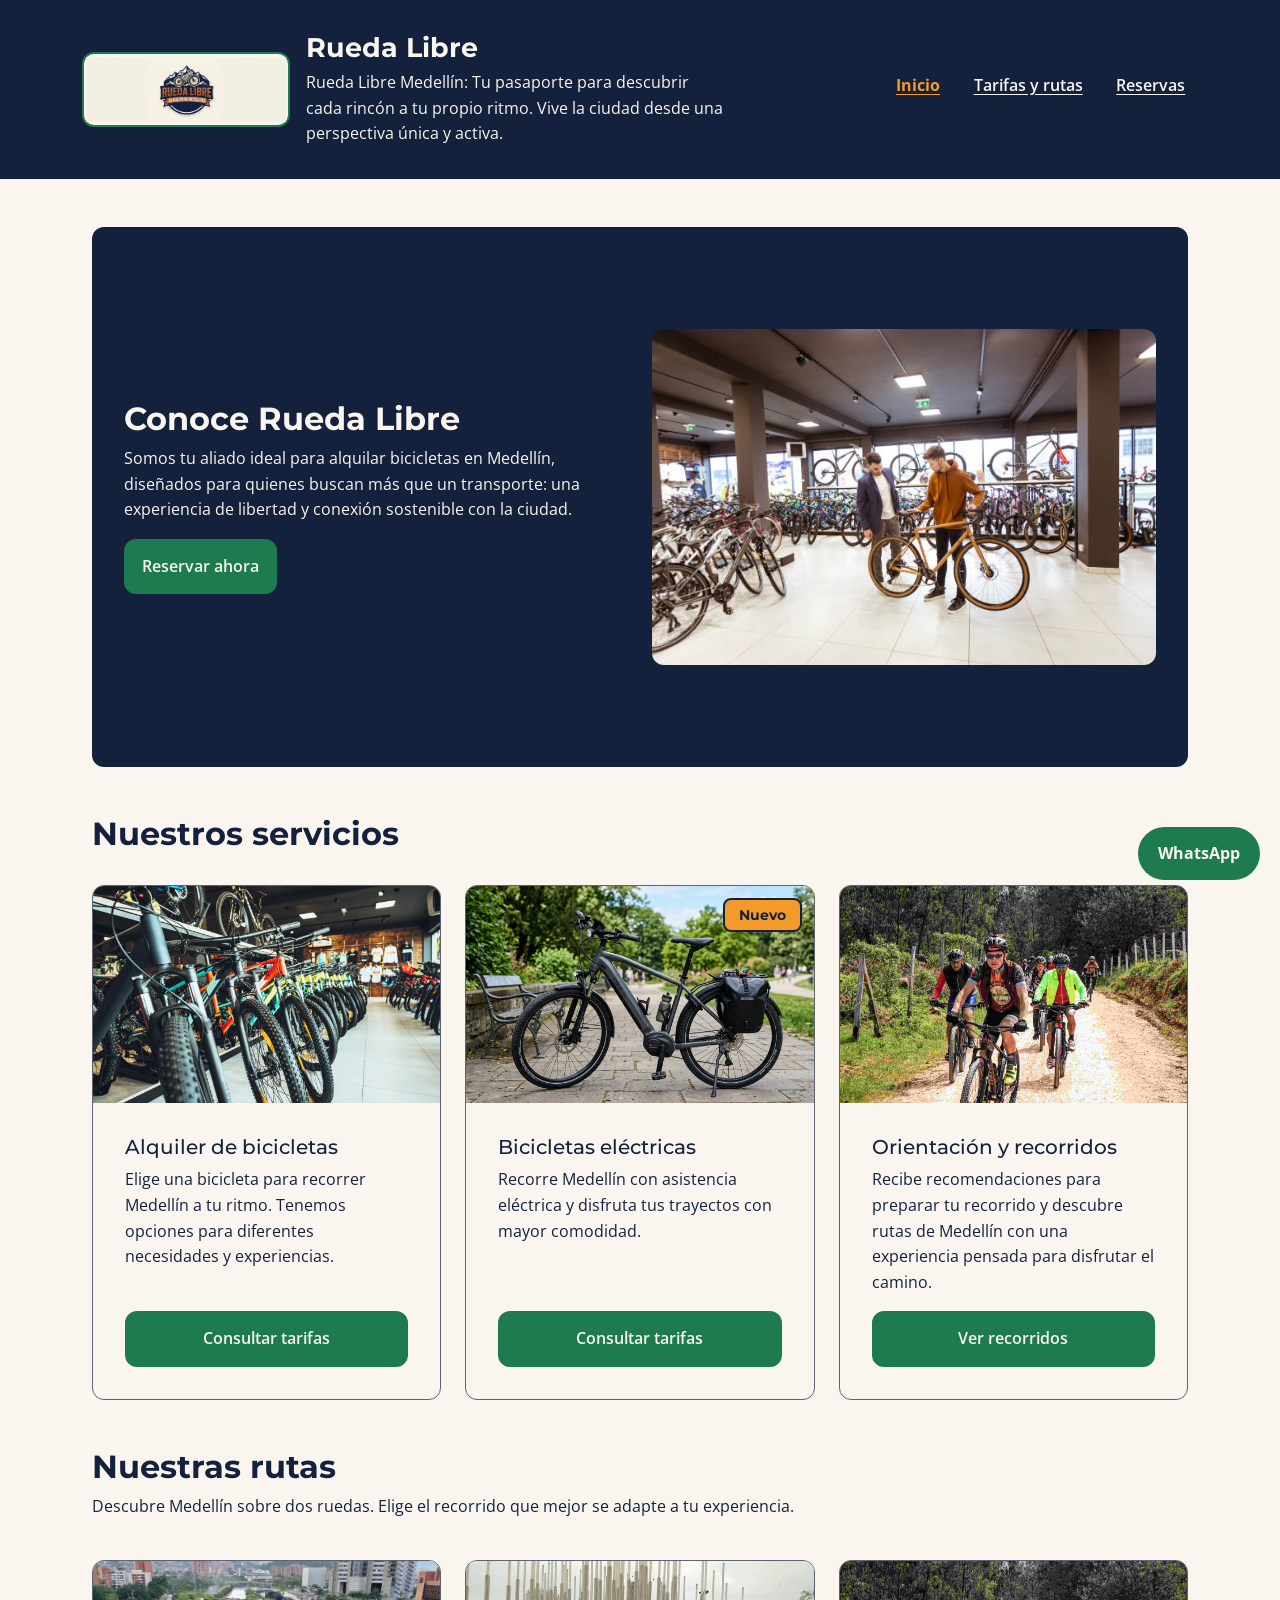
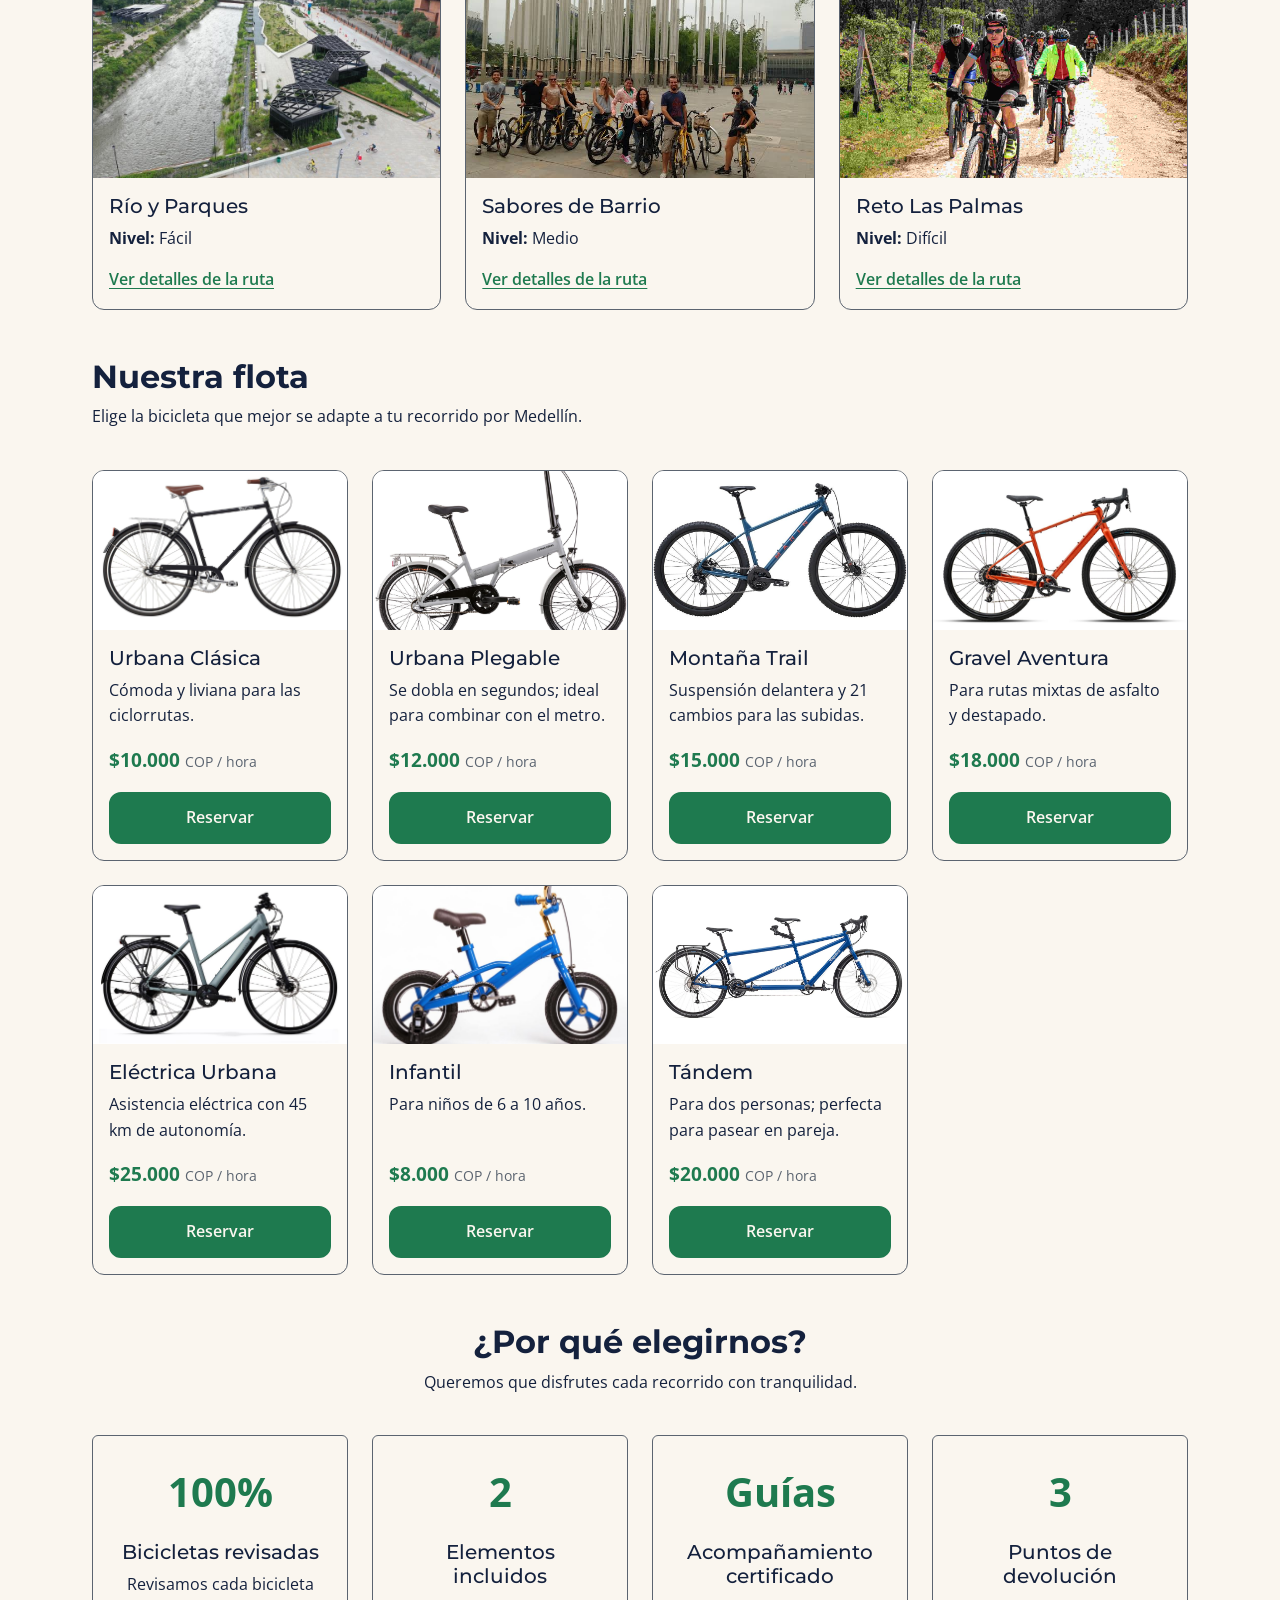
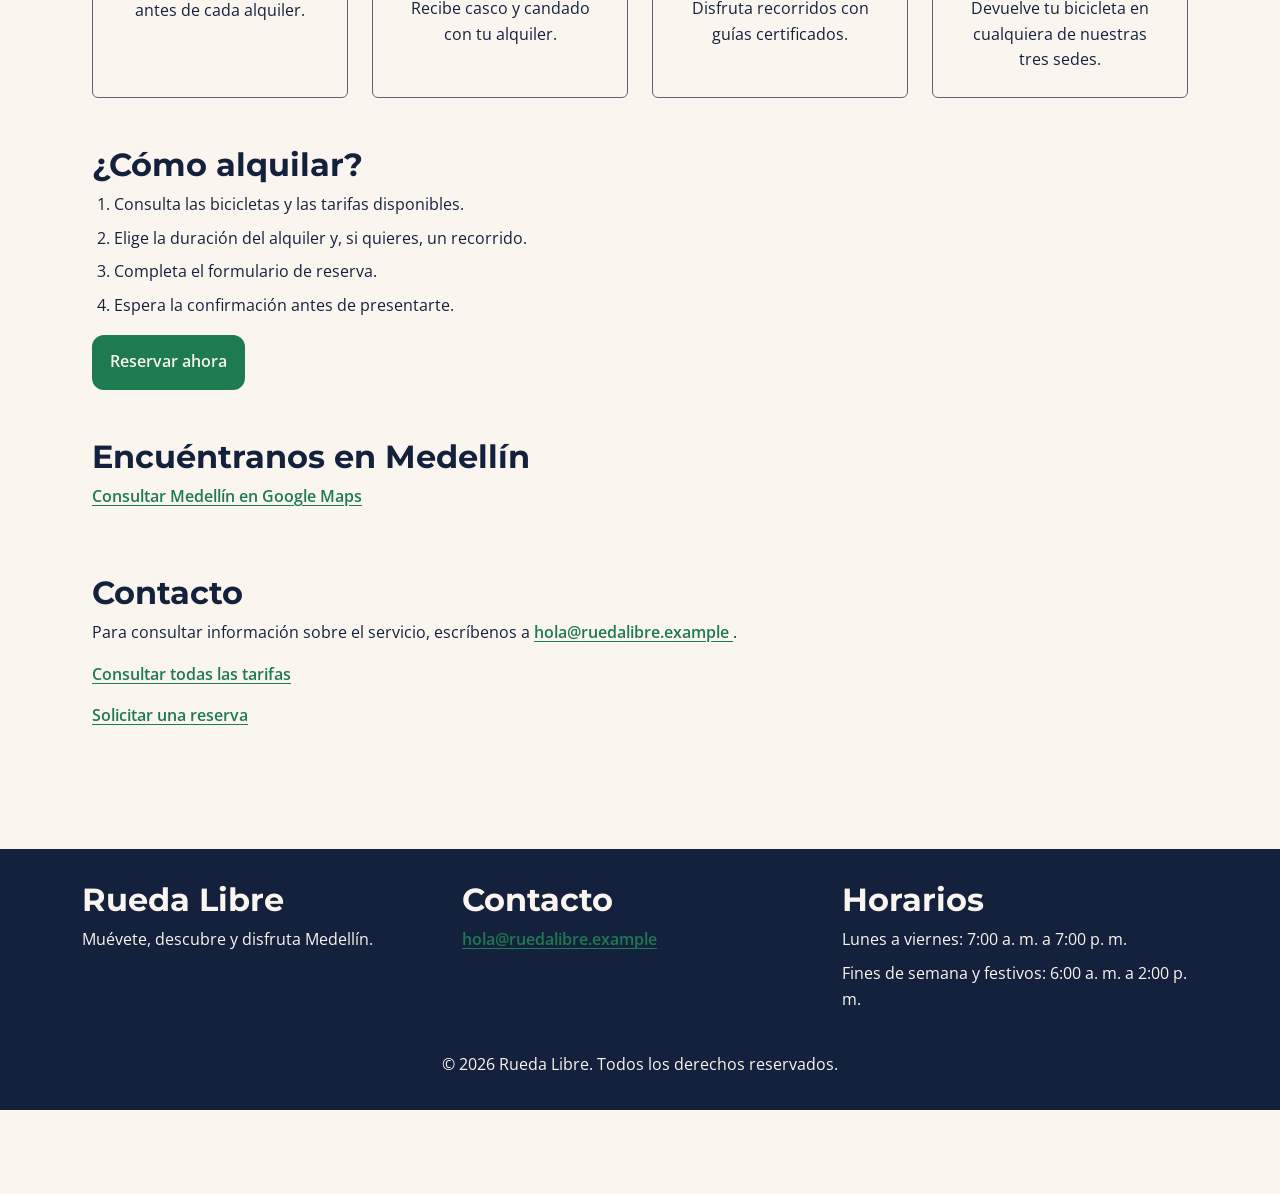
==== commit bea36074: "Reto 12: lanzamiento Rueda Libre v1.0" ====
--- a/index.html
+++ b/index.html
@@ -1,5 +1,6 @@
 <!DOCTYPE html>
 <html lang="es">
+
 <head>
     <meta charset="UTF-8">
     <meta name="viewport" content="width=device-width, initial-scale=1.0">
@@ -7,20 +8,22 @@
 
     <title>Rueda Libre | Alquiler de bicicletas en Medellín</title>
 
-    <!-- Fuentes de Rueda Libre -->
+    <!-- Fuentes de Google Fonts -->
     <link rel="preconnect" href="https://fonts.googleapis.com">
     <link rel="preconnect" href="https://fonts.gstatic.com" crossorigin>
     <link href="https://fonts.googleapis.com/css2?family=Montserrat:wght@700&family=Open+Sans:wght@400;600&display=swap" rel="stylesheet">
 
-    <!-- 1. Primero se carga Bootstrap -->
+    <!-- Bootstrap 5.3.3 -->
     <link
         href="https://cdn.jsdelivr.net/npm/bootstrap@5.3.3/dist/css/bootstrap.min.css"
         rel="stylesheet"
     >
 
-    <!-- 2. Después se carga nuestro CSS para conservar la identidad -->
+    <!-- CSS personalizado de Rueda Libre -->
     <link rel="stylesheet" href="css/styles.css">
+
 </head>
+
 
 <body>
 
@@ -56,7 +59,7 @@
                 <!-- Menú -->
                 <div class="col-12 col-md-5">
                     <nav aria-label="Navegación principal">
-                        <ul id="menu" class="nav justify-content-center justify-content-md-end flex-wrap gap-2">
+                        <ul id="menu" class="nav justify-content-center justify-content-md-end gap-2">
 
                             <li class="nav-item">
                                 <a
@@ -88,11 +91,13 @@
         </div>
     </header>
 
+    
+
 
     <!-- ==================================================
          CONTENIDO PRINCIPAL
          ================================================== -->
-    <main class="container py-4 py-md-5">
+    <main class="container contenido-principal py-4 py-md-5">
 
         <!-- ==================================================
              PORTADA
